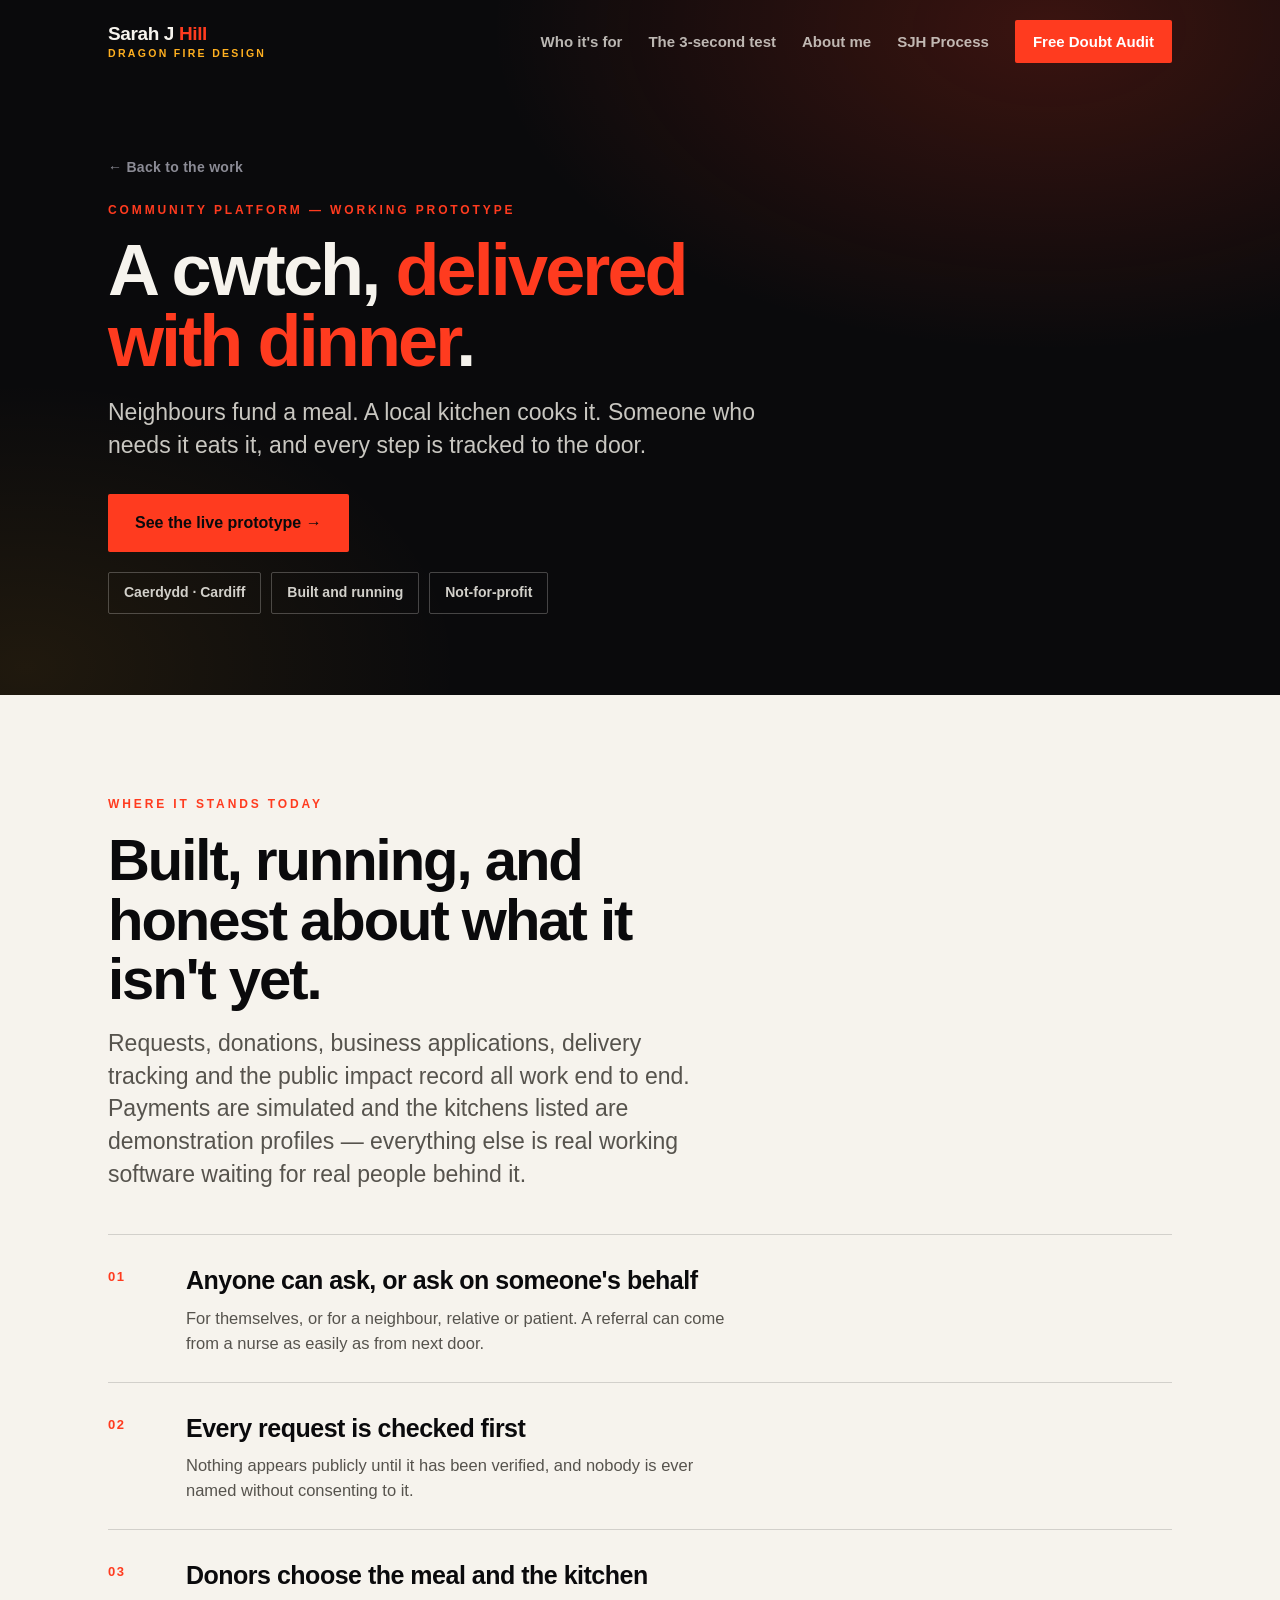
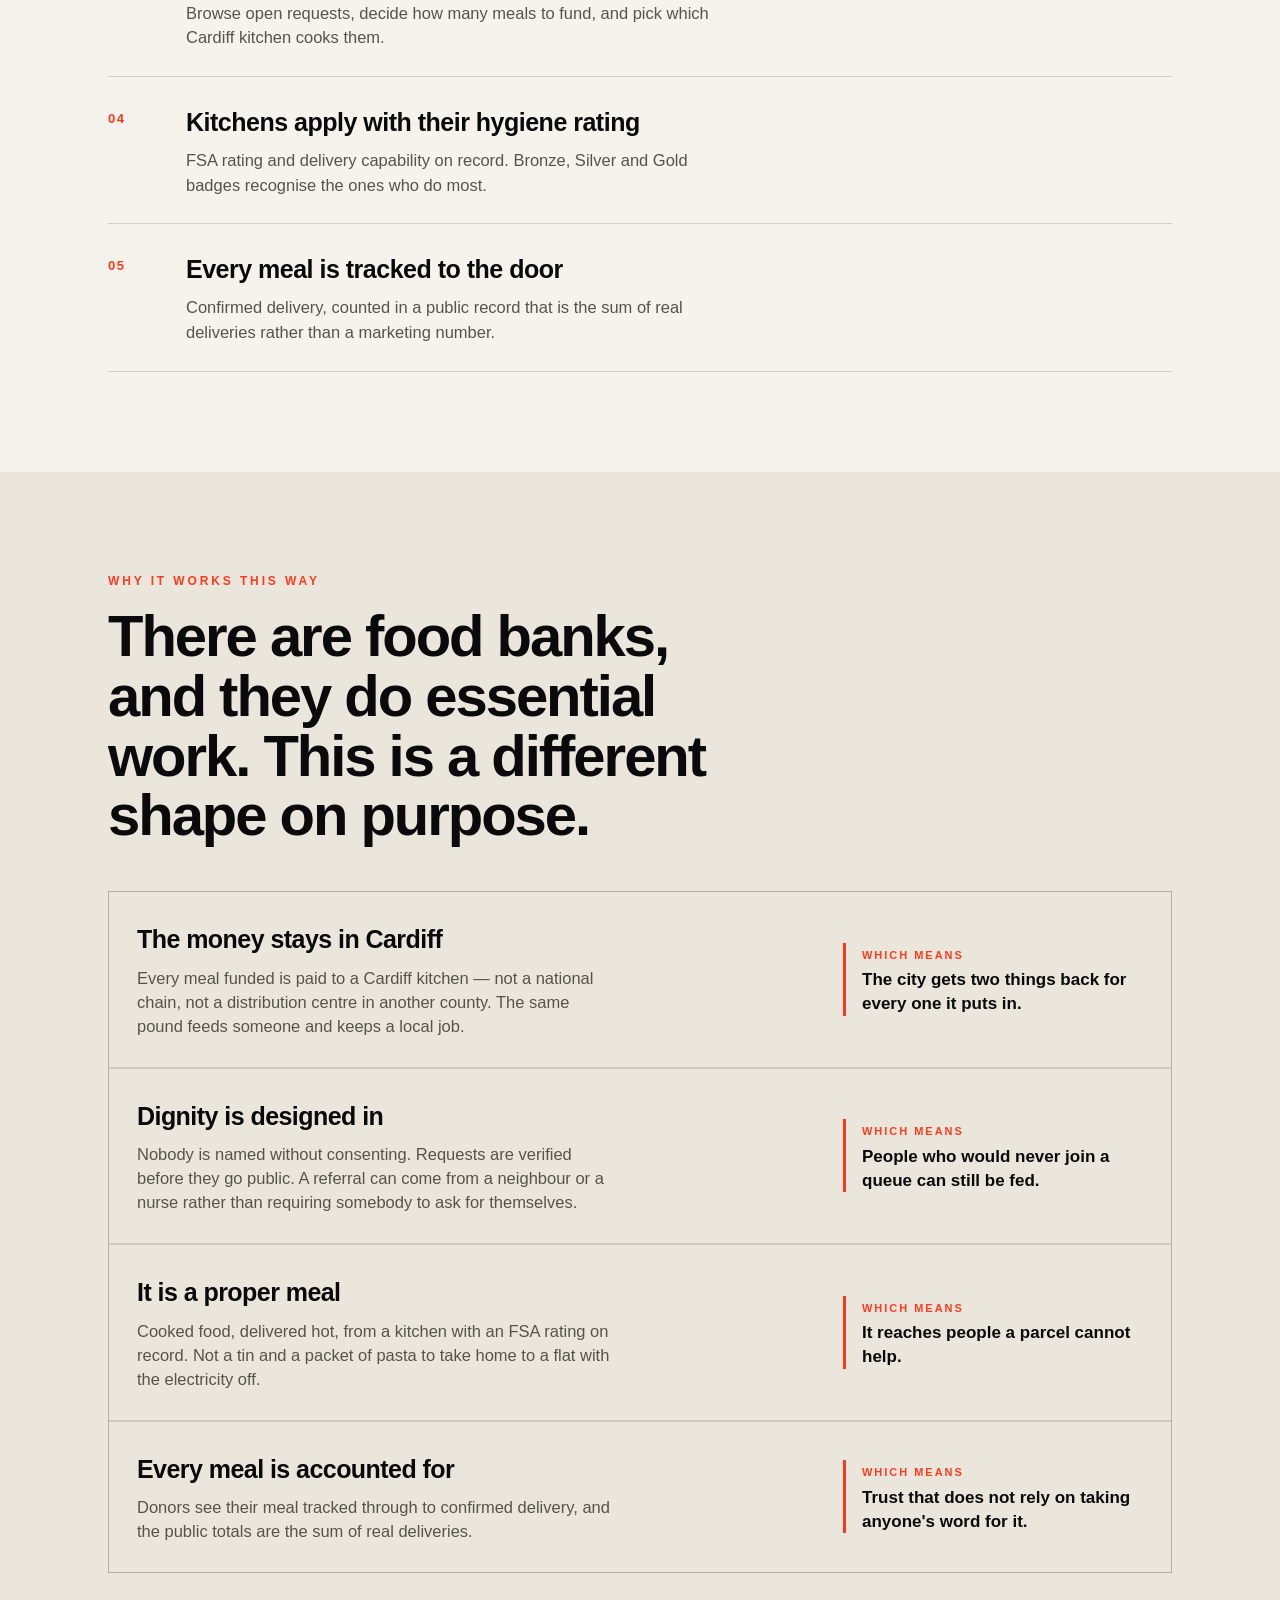
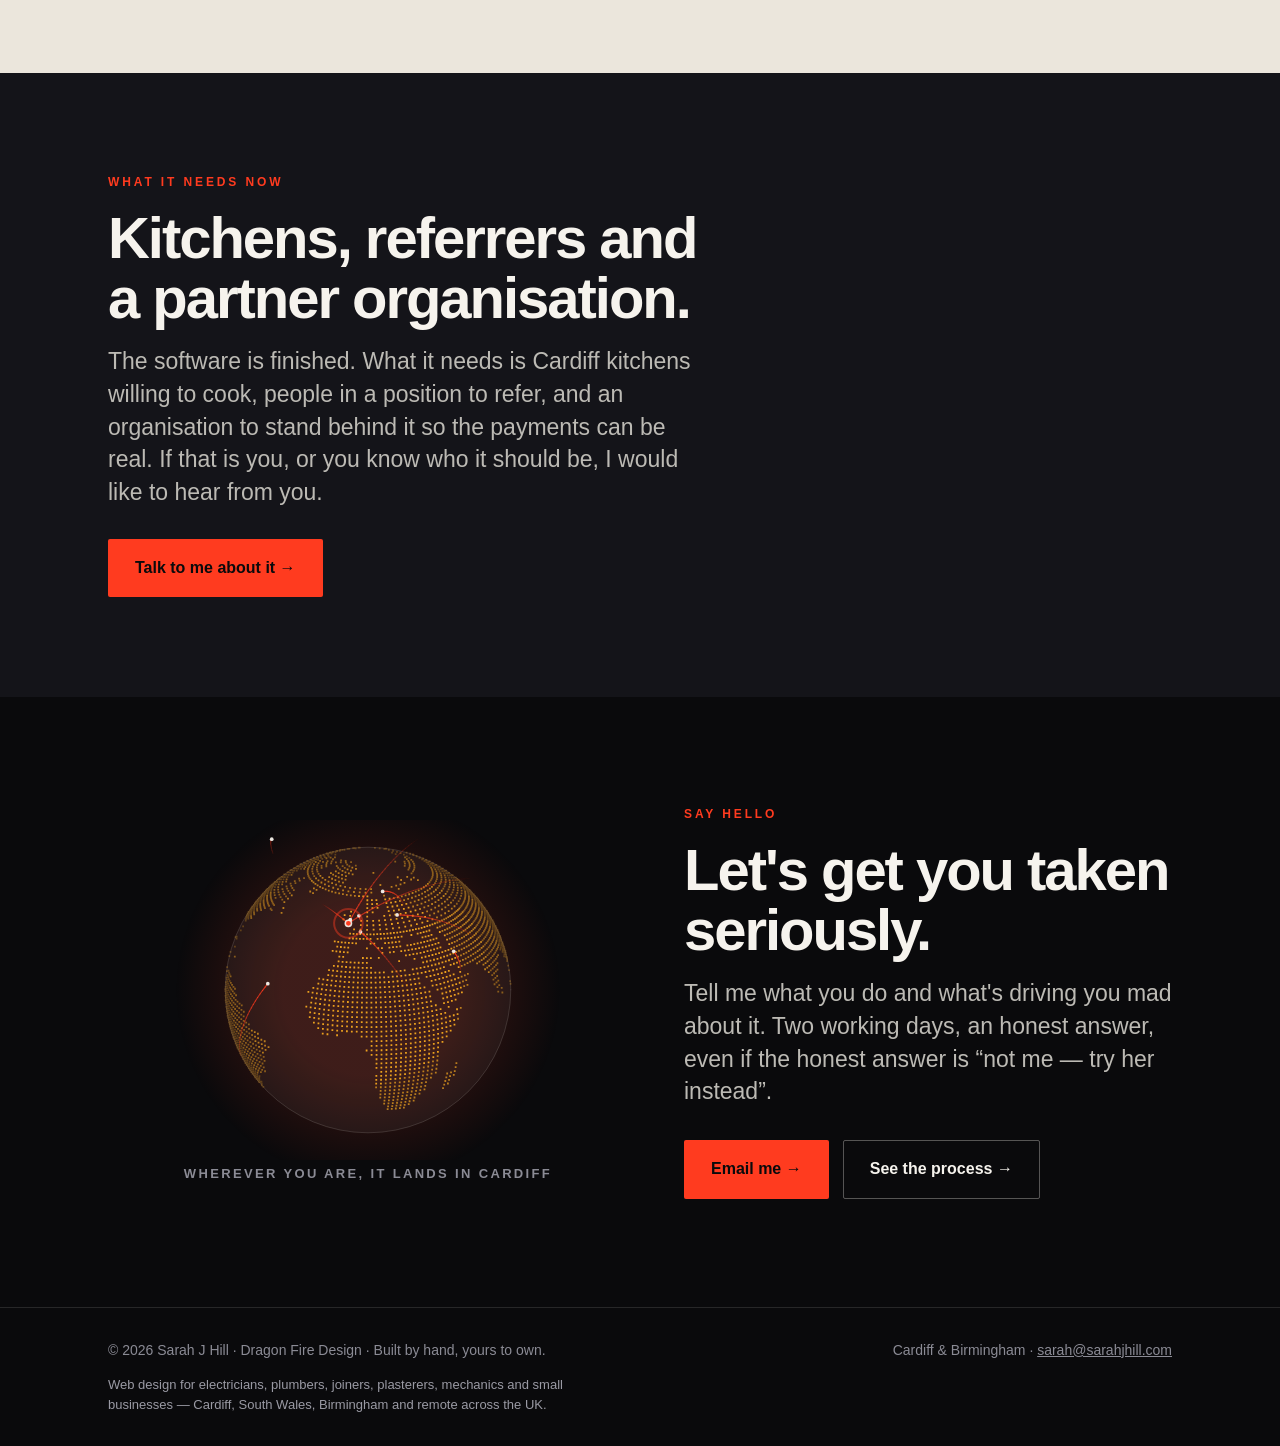
==== cardiff-community-meals.html @ df0afea9 "All pages converted to the new design, new email" ====
<!DOCTYPE html>
<html lang="en-GB">
<head>
  <meta charset="UTF-8">
  <meta name="viewport" content="width=device-width, initial-scale=1">

  <!-- ============ SEO ============ -->
  <title>Cardiff Community Meals — Community Platform | Sarah J Hill</title>
  <meta name="description" content="Neighbours fund a meal, a Cardiff kitchen cooks it, someone who needs it eats it — and every step is tracked to the door. A working not-for-profit prototype looking for partners.">
  <link rel="canonical" href="https://sarahjhill.com/cardiff-community-meals.html">
  <meta name="author" content="Sarah J Hill">
  <meta name="robots" content="index, follow, max-image-preview:large">
  <meta name="theme-color" content="#0a0a0c">

  <meta property="og:type" content="article">
  <meta property="og:url" content="https://sarahjhill.com/cardiff-community-meals.html">
  <meta property="og:site_name" content="Sarah J Hill">
  <meta property="og:title" content="Cardiff Community Meals — a cwtch, delivered with dinner">
  <meta property="og:description" content="Neighbours fund a meal, a Cardiff kitchen cooks it, someone who needs it eats it — and every step is tracked to the door. A working not-for-profit prototype looking for partners.">
  <meta property="og:image" content="https://sarahjhill.com/assets/img/me-sunglasses.webp">
  <meta property="og:locale" content="en_GB">
  <meta name="twitter:card" content="summary_large_image">
  <meta name="twitter:title" content="Cardiff Community Meals — a cwtch, delivered with dinner">
  <meta name="twitter:description" content="Neighbours fund a meal, a Cardiff kitchen cooks it, someone who needs it eats it — and every step is tracked to the door. A working not-for-profit prototype looking for partners.">
  <meta name="twitter:image" content="https://sarahjhill.com/assets/img/me-sunglasses.webp">

  <link rel="icon" href="favicon.svg" type="image/svg+xml">

  <!-- ============ STYLES ============ -->
  <link rel="stylesheet" href="assets/css/01-tokens.css">
  <link rel="stylesheet" href="assets/css/02-layout.css">
  <link rel="stylesheet" href="assets/css/03-components.css">
  <link rel="stylesheet" href="assets/css/06-globe.css">
  <link rel="stylesheet" href="assets/css/04-motion.css">

  <!-- ============ STRUCTURED DATA ============ -->
  <script type="application/ld+json">
  {
    "@context": "https://schema.org",
    "@type": "CreativeWork",
    "name": "Cardiff Community Meals",
    "creator": { "@type": "Person", "name": "Sarah Hill", "url": "https://sarahjhill.com/" },
    "about": "A not-for-profit platform connecting Cardiff kitchens with neighbours who need a hot meal.",
    "inLanguage": ["en-GB", "cy"]
  }
  </script>
</head>
<body>

<a class="skip" href="#main">Skip to content</a>
<div id="tick" aria-hidden="true"></div>

<nav id="nav">
  <div class="wrap">
    <a class="brand" href="index.html">Sarah J <span>Hill</span><em>Dragon Fire Design</em></a>
    <button class="burger" id="burger" aria-label="Menu" aria-expanded="false" aria-controls="navlinks">
      <span></span><span></span><span></span>
    </button>
    <div class="navlinks" id="navlinks">
      <a href="index.html#you">Who it's for</a>
      <a href="index.html#test">The 3-second test</a>
      <a href="index.html#about">About me</a>
      <a href="project-os.html">SJH Process</a>
      <a class="navcta" href="website-audit.html">Free Doubt Audit</a>
    </div>
  </div>
</nav>

<header class="page-hero" id="top">
  <div class="wrap">
    <a class="backlink" href="index.html#work">&larr; Back to the work</a>
    <p class="eyebrow">Community platform &mdash; working prototype</p>
    <h1>A cwtch, <span class="hit">delivered with dinner</span>.</h1>
    <p class="lead">Neighbours fund a meal. A local kitchen cooks it. Someone who needs it eats it, and every step is tracked to the door.</p>
    <div class="cta-row">
      <a class="btn btn-primary" href="https://sarahjhill.com" target="_blank" rel="noopener">See the live prototype &rarr;</a>
    </div>
    <div class="chips">
      <span class="chip">Caerdydd &middot; Cardiff</span>
      <span class="chip">Built and running</span>
      <span class="chip">Not-for-profit</span>
    </div>
  </div>
</header>

<main id="main">
<!-- ============ WHERE IT STANDS ============ -->
<section class="band">
  <div class="wrap">
    <p class="eyebrow stand">Where it stands today</p>
    <h2 class="stand">Built, running, and honest about what it isn't yet.</h2>
    <p class="lead stand">Requests, donations, business applications, delivery tracking and the public
      impact record all work end to end. Payments are simulated and the kitchens listed are demonstration
      profiles &mdash; everything else is real working software waiting for real people behind it.</p>
    <div class="steps">
      <div class="step stand"><span class="no">01</span>
        <div><h3>Anyone can ask, or ask on someone's behalf</h3><p>For themselves, or for a neighbour, relative or patient. A referral can come from a nurse as easily as from next door.</p></div></div>
      <div class="step stand"><span class="no">02</span>
        <div><h3>Every request is checked first</h3><p>Nothing appears publicly until it has been verified, and nobody is ever named without consenting to it.</p></div></div>
      <div class="step stand"><span class="no">03</span>
        <div><h3>Donors choose the meal and the kitchen</h3><p>Browse open requests, decide how many meals to fund, and pick which Cardiff kitchen cooks them.</p></div></div>
      <div class="step stand"><span class="no">04</span>
        <div><h3>Kitchens apply with their hygiene rating</h3><p>FSA rating and delivery capability on record. Bronze, Silver and Gold badges recognise the ones who do most.</p></div></div>
      <div class="step stand"><span class="no">05</span>
        <div><h3>Every meal is tracked to the door</h3><p>Confirmed delivery, counted in a public record that is the sum of real deliveries rather than a marketing number.</p></div></div>
    </div>
  </div>
</section>

<!-- ============ WHY THIS SHAPE ============ -->
<section class="band alt">
  <div class="wrap">
    <p class="eyebrow stand">Why it works this way</p>
    <h2 class="stand">There are food banks, and they do essential work. This is a different shape on purpose.</h2>
    <div class="rows">
      <div class="row stand">
        <div><h3>The money stays in Cardiff</h3>
          <p>Every meal funded is paid to a Cardiff kitchen &mdash; not a national chain, not a distribution centre in another county. The same pound feeds someone and keeps a local job.</p></div>
        <div class="payoff"><em>Which means</em><b>The city gets two things back for every one it puts in.</b></div>
      </div>
      <div class="row stand">
        <div><h3>Dignity is designed in</h3>
          <p>Nobody is named without consenting. Requests are verified before they go public. A referral can come from a neighbour or a nurse rather than requiring somebody to ask for themselves.</p></div>
        <div class="payoff"><em>Which means</em><b>People who would never join a queue can still be fed.</b></div>
      </div>
      <div class="row stand">
        <div><h3>It is a proper meal</h3>
          <p>Cooked food, delivered hot, from a kitchen with an FSA rating on record. Not a tin and a packet of pasta to take home to a flat with the electricity off.</p></div>
        <div class="payoff"><em>Which means</em><b>It reaches people a parcel cannot help.</b></div>
      </div>
      <div class="row stand">
        <div><h3>Every meal is accounted for</h3>
          <p>Donors see their meal tracked through to confirmed delivery, and the public totals are the sum of real deliveries.</p></div>
        <div class="payoff"><em>Which means</em><b>Trust that does not rely on taking anyone's word for it.</b></div>
      </div>
    </div>
  </div>
</section>

<!-- ============ ASK ============ -->
<section class="dark">
  <div class="wrap">
    <p class="eyebrow stand">What it needs now</p>
    <h2 class="stand">Kitchens, referrers and a partner organisation.</h2>
    <p class="lead stand">The software is finished. What it needs is Cardiff kitchens willing to cook,
      people in a position to refer, and an organisation to stand behind it so the payments can be real.
      If that is you, or you know who it should be, I would like to hear from you.</p>
    <div class="cta-row stand" style="margin-top:30px;">
      <a class="btn btn-primary" href="#hello">Talk to me about it &rarr;</a>
    </div>
  </div>
</section>

</main>

<!-- ============ CLOSE ============ -->
<section class="close" id="hello">
  <div class="wrap">
   <div class="globe-wrap">
    <div class="stand">
      <div class="sjh-globe" aria-hidden="true"><canvas class="sjh-globe-canvas"></canvas></div>
      <p class="sjh-globe-note">Wherever you are, it lands in Cardiff</p>
    </div>
   <div>
    <p class="eyebrow stand">Say hello</p>
    <h2 class="stand">Let's get you taken seriously.</h2>
    <p class="lead stand">Tell me what you do and what's driving you mad about it. Two working days,
      an honest answer, even if the honest answer is &ldquo;not me &mdash; try her instead&rdquo;.</p>
    <div class="cta-row stand" style="margin-top:32px;">
      <a class="btn btn-primary" href="mailto:sarah@sarahjhill.com">Email me &rarr;</a>
      <a class="btn btn-ghost" href="https://sarahjhill.github.io/project-os/app.html?guest=1" target="_blank" rel="noopener">See the process &rarr;</a>
    </div>
   </div>
   </div>
  </div>
</section>

<footer>
  <div class="wrap">
    <span>&copy; <span id="yr">2026</span> Sarah J Hill &middot; Dragon Fire Design &middot; Built by hand, yours to own.</span>
    <span>Cardiff &amp; Birmingham &middot; <a href="mailto:sarah@sarahjhill.com">sarah@sarahjhill.com</a></span>
    <span class="footnote">Web design for electricians, plumbers, joiners, plasterers, mechanics and
      small businesses &mdash; Cardiff, South Wales, Birmingham and remote across the UK.</span>
  </div>
</footer>

<script src="assets/js/main.js" defer></script>
<script src="assets/js/globe.js" defer></script>
</body>
</html>
---- assets/css/01-tokens.css ----
/* ============================================================
   01 · TOKENS
   Design tokens, reset and base typography.
   Change --flame and the whole site changes personality.
   ------------------------------------------------------------
   Index:  :root tokens · reset · base body · links & images
           focus states · skip link
   ============================================================ */

:root{
  --ink:#0a0a0c; --ink-2:#141419; --ink-3:#1c1c22;
  --paper:#f6f3ed; --paper-2:#ebe6dc;
  --flame:#ff3b1f; --amber:#ffb020;
  --mute:#8b8b95; --mute-dark:#56534d;
  --sans:-apple-system,BlinkMacSystemFont,"Segoe UI",Roboto,"Helvetica Neue",Arial,sans-serif;
}
*{box-sizing:border-box;margin:0;padding:0;}
html{scroll-behavior:smooth;}
body{background:var(--ink);color:var(--paper);font-family:var(--sans);font-size:18px;
  line-height:1.55;-webkit-font-smoothing:antialiased;overflow-x:hidden;}
.wrap{max-width:1120px;margin:0 auto;padding:0 28px;}
a{color:inherit;}
img{max-width:100%;display:block;}
:focus-visible{outline:3px solid var(--amber);outline-offset:3px;}
.skip{position:absolute;left:-9999px;background:var(--flame);color:#fff;padding:12px 18px;z-index:200;font-weight:700;}
.skip:focus{left:12px;top:12px;}
---- assets/css/02-layout.css ----
/* ============================================================
   02 · LAYOUT
   Page furniture: progress bar, sticky nav, hero, section shells.
   ------------------------------------------------------------
   Index:  #tick progress · nav + mobile menu · hero + glow
           buttons · section shells · reveal base
   ============================================================ */

/* progress bar: the 3s countdown, then it becomes scroll progress */
#tick{position:fixed;top:0;left:0;height:3px;width:0;background:var(--flame);z-index:120;}
#tick.run{animation:tickfill 3s linear forwards;}
@keyframes tickfill{to{width:100%;}}

/* ---------------- STICKY NAV ---------------- */
nav{position:fixed;top:0;left:0;right:0;z-index:110;padding:20px 0;
  transition:background .3s ease,padding .3s ease,box-shadow .3s ease,backdrop-filter .3s;}
nav.stuck{background:rgba(10,10,12,.86);backdrop-filter:blur(14px);padding:12px 0;
  box-shadow:0 1px 0 rgba(246,243,237,.12);}
nav .wrap{display:flex;align-items:center;justify-content:space-between;gap:20px;}
.brand{font-weight:800;letter-spacing:-.02em;font-size:19px;text-decoration:none;
  color:var(--paper);display:block;line-height:1.1;}
.brand em{display:block;font-style:normal;font-size:10.5px;font-weight:700;
  letter-spacing:.22em;text-transform:uppercase;color:var(--amber);margin-top:3px;}
.brand span{color:var(--flame);}
.navlinks{display:flex;gap:26px;font-size:15px;font-weight:600;align-items:center;}
.navlinks a{text-decoration:none;color:var(--paper);opacity:.74;transition:opacity .2s;padding:4px 0;}
.navlinks a:hover,.navlinks a.active{opacity:1;}
.navlinks a.active{box-shadow:inset 0 -2px 0 var(--flame);}
.navcta{background:var(--flame);color:#fff !important;opacity:1 !important;padding:10px 18px !important;
  border-radius:2px;box-shadow:none !important;}
.burger{display:none;background:none;border:0;cursor:pointer;padding:8px;}
.burger span{display:block;width:24px;height:2px;background:var(--paper);margin:5px 0;transition:transform .25s,opacity .25s;}
nav.open .burger span:nth-child(1){transform:translateY(7px) rotate(45deg);}
nav.open .burger span:nth-child(2){opacity:0;}
nav.open .burger span:nth-child(3){transform:translateY(-7px) rotate(-45deg);}
@media(max-width:900px){
  .burger{display:block;}
  .navlinks{position:fixed;inset:0 0 auto 0;top:0;padding:88px 28px 28px;background:rgba(10,10,12,.97);
    backdrop-filter:blur(14px);flex-direction:column;align-items:flex-start;gap:4px;
    transform:translateY(-102%);transition:transform .32s cubic-bezier(.2,.7,.2,1);}
  nav.open .navlinks{transform:none;}
  .navlinks a{font-size:22px;padding:12px 0;width:100%;}
}

/* ---------------- HERO ---------------- */
.hero{min-height:100svh;display:flex;align-items:center;position:relative;overflow:hidden;background:var(--ink);}
.glow{position:absolute;inset:0;z-index:1;pointer-events:none;
  background:radial-gradient(620px 620px at var(--mx,72%) var(--my,18%), rgba(255,59,31,.20), transparent 65%),
             radial-gradient(760px 520px at 4% 96%, rgba(255,176,32,.09), transparent 62%);
  transition:background .18s ease-out;}
.hero .wrap{width:100%;position:relative;z-index:3;padding-top:92px;
  padding-bottom:clamp(110px,16vh,200px);}
.count{display:flex;align-items:baseline;gap:18px;margin-bottom:22px;height:92px;}
.count .num{font-size:100px;line-height:.8;font-weight:800;letter-spacing:-.06em;color:var(--flame);
  font-variant-numeric:tabular-nums;}
.count .lbl{font-size:13px;letter-spacing:.22em;text-transform:uppercase;color:var(--mute);font-weight:700;}
h1{font-size:clamp(42px,8.4vw,102px);line-height:.93;font-weight:800;letter-spacing:-.045em;
  margin-bottom:22px;max-width:16ch;}
h1 .hit{color:var(--flame);}
.resolve{filter:blur(15px);opacity:.22;transition:filter .8s cubic-bezier(.2,.7,.2,1),opacity .8s ease;}
.resolved .resolve{filter:blur(0);opacity:1;}
.hero .sub{font-size:clamp(18px,2.1vw,23px);color:#c9c7c1;max-width:46ch;margin-bottom:32px;
  opacity:0;transform:translateY(14px);transition:opacity .6s ease .15s,transform .6s ease .15s;}
.resolved .hero .sub{opacity:1;transform:none;}
.cta-row{display:flex;flex-wrap:wrap;gap:14px;align-items:center;}
.hero .cta-row{opacity:0;transform:translateY(14px);transition:opacity .6s ease .3s,transform .6s ease .3s;}
.resolved .hero .cta-row{opacity:1;transform:none;}
.scrollcue{position:absolute;bottom:28px;left:50%;transform:translateX(-50%);z-index:3;
  color:var(--mute);font-size:12px;letter-spacing:.2em;text-transform:uppercase;font-weight:700;
  opacity:0;transition:opacity .6s ease .8s;}
.resolved .scrollcue{opacity:1;animation:bob 2.4s ease-in-out infinite 1.4s;}
@keyframes bob{0%,100%{transform:translate(-50%,0);}50%{transform:translate(-50%,7px);}}

.btn{display:inline-flex;align-items:center;gap:10px;text-decoration:none;font-weight:700;font-size:16px;
  padding:16px 26px;border-radius:2px;border:1.5px solid transparent;cursor:pointer;font-family:inherit;
  transition:transform .18s ease,background .18s ease,border-color .18s,color .18s;}
.btn-primary{background:var(--flame);color:var(--ink);}   /* ink on flame = 5.6:1; white was only 3.6:1 */
.btn-primary:hover{transform:translateY(-2px);background:#ff5537;color:var(--ink);}
.btn-ghost{border-color:rgba(246,243,237,.32);color:var(--paper);}
.btn-ghost:hover{border-color:var(--paper);transform:translateY(-2px);}
section.band .btn-ghost{border-color:rgba(10,10,12,.32);color:var(--ink);}
section.band .btn-ghost:hover{border-color:var(--ink);}
.replay{background:none;border:0;color:var(--mute);font:inherit;font-size:14px;font-weight:600;
  cursor:pointer;text-decoration:underline;text-underline-offset:4px;padding:8px 4px;}
.replay:hover{color:var(--paper);}

/* ---------------- SECTIONS ---------------- */
section.band{background:var(--paper);color:var(--ink);padding:100px 0;}
section.band.alt{background:var(--paper-2);}
section.dark{background:var(--ink-2);color:var(--paper);padding:100px 0;}
.eyebrow{font-size:12px;letter-spacing:.24em;text-transform:uppercase;font-weight:800;
  color:var(--flame);margin-bottom:16px;}
h2{font-size:clamp(31px,5.2vw,58px);line-height:1.03;font-weight:800;letter-spacing:-.035em;
  margin-bottom:18px;max-width:19ch;}
.lead{font-size:clamp(18px,2.1vw,23px);line-height:1.42;max-width:46ch;color:var(--mute-dark);}
section.dark .lead,.close .lead{color:#bcbab4;}
.stand{opacity:0;transform:translateY(26px);}
.stand.in{opacity:1;transform:none;
  transition:opacity .55s cubic-bezier(.2,.7,.2,1),transform .55s cubic-bezier(.2,.7,.2,1);}

/* ---------------- INNER PAGE HERO ----------------
   Smaller than the homepage hero, and without the dragon — that
   animation is the front door and loses its force if it is on
   every page. */
.page-hero{
  position:relative; overflow:hidden; background:var(--ink);
  padding:clamp(130px,17vh,180px) 0 clamp(64px,9vh,92px);
}
.page-hero::before{
  content:""; position:absolute; inset:0; pointer-events:none;
  background:radial-gradient(900px 520px at 82% 4%, rgba(255,59,31,.20), transparent 62%),
             radial-gradient(700px 460px at 2% 96%, rgba(255,176,32,.09), transparent 62%);
}
.page-hero .wrap{position:relative; z-index:2;}
.page-hero h1{
  font-size:clamp(34px,6.2vw,72px); line-height:.98; font-weight:800;
  letter-spacing:-.04em; margin-bottom:20px; max-width:18ch;
}
.page-hero h1 .hit{color:var(--flame);}
.page-hero .lead{color:#c9c7c1; max-width:52ch;}
.backlink{
  display:inline-block; font-size:14px; font-weight:700; color:var(--mute);
  text-decoration:none; margin-bottom:22px; letter-spacing:.02em;
}
.backlink:hover{color:var(--paper);}
.page-hero .cta-row{margin-top:32px;}
.page-hero .chips{margin-top:20px;}
---- assets/css/03-components.css ----
/* ============================================================
   03 · COMPONENTS
   Everything that repeats inside a section.
   ------------------------------------------------------------
   Index:  shock lines · the 3-second test · audit rows
           manifesto · about + portrait · work tiles
           stats · chips · quotes · close · footer
   ============================================================ */

/* ---------------- SHOCK LINES ---------------- */
.lines{margin-top:48px;border-top:1px solid rgba(10,10,12,.15);}
.line{padding:26px 0;border-bottom:1px solid rgba(10,10,12,.15);
  display:grid;grid-template-columns:58px 1fr;gap:20px;align-items:start;
  transition:padding-left .25s ease;}
.line:hover{padding-left:10px;}
.line .no{font-size:13px;font-weight:800;letter-spacing:.12em;color:var(--flame);padding-top:8px;}
.line .txt{font-size:clamp(20px,2.7vw,28px);line-height:1.24;font-weight:700;letter-spacing:-.02em;}
.line .txt small{display:block;font-size:clamp(17px,2.2vw,22px);font-weight:700;color:var(--flame);margin-top:8px;}
@media(max-width:600px){.line{grid-template-columns:38px 1fr;gap:12px;}}

/* ---------------- THE 3-SECOND TEST ---------------- */
.test{background:var(--ink);color:var(--paper);padding:100px 0;}
.testbar{height:5px;background:rgba(246,243,237,.14);margin:26px 0 34px;overflow:hidden;}
.testbar i{display:block;height:100%;width:0;background:var(--flame);}
.testbar.go i{animation:tickfill 3s linear forwards;}
.cards{display:grid;grid-template-columns:1fr 1fr;gap:20px;}
@media(max-width:760px){.cards{grid-template-columns:1fr;}}
.card{background:var(--ink-3);border:1.5px solid rgba(246,243,237,.16);padding:24px;text-align:left;
  cursor:pointer;font:inherit;color:inherit;border-radius:3px;transition:border-color .2s,transform .2s,background .2s;}
.card:hover{border-color:var(--flame);transform:translateY(-3px);}
.card[disabled]{cursor:default;}
.card .who{font-size:21px;font-weight:800;letter-spacing:-.02em;margin-bottom:4px;}
.card .trade{color:var(--mute);font-size:15px;margin-bottom:16px;}
.card .body{min-height:150px;}
.card .thin{color:var(--mute);font-size:15px;}
.badges{display:flex;flex-wrap:wrap;gap:7px;margin-bottom:12px;}
.badges span{font-size:12.5px;font-weight:700;border:1px solid rgba(255,176,32,.5);color:var(--amber);
  padding:5px 9px;border-radius:2px;}
.stars{color:var(--amber);font-weight:800;font-size:15px;margin-bottom:10px;}
.face{width:60px;height:60px;border-radius:50%;object-fit:cover;margin-bottom:12px;
  border:2px solid rgba(255,176,32,.6);}
.pick{margin-top:16px;font-weight:800;color:var(--flame);font-size:15px;}
.verdict{margin-top:30px;border-left:3px solid var(--flame);padding:4px 0 4px 22px;
  max-width:60ch;opacity:0;transform:translateY(12px);transition:opacity .5s,transform .5s;}
.verdict.show{opacity:1;transform:none;}
.verdict strong{display:block;font-size:clamp(22px,3.4vw,32px);font-weight:800;letter-spacing:-.025em;
  line-height:1.15;margin-bottom:10px;}
.verdict p{color:#bcbab4;}
.chosen{border-color:var(--amber) !important;background:#22222a;}

/* ---------------- AUDIT-STYLE ROWS ---------------- */
.rows{margin-top:46px;display:grid;gap:2px;background:rgba(10,10,12,.13);border:1px solid rgba(10,10,12,.13);}
section.dark .rows{background:rgba(246,243,237,.14);border-color:rgba(246,243,237,.14);}
.row{background:var(--paper-2);padding:28px;display:grid;grid-template-columns:1fr 300px;gap:28px;
  align-items:start;transition:background .22s ease;}
section.band .row{background:var(--paper);}
section.band.alt .row{background:var(--paper-2);}
section.dark .row{background:var(--ink-2);}
section.band .row:hover{background:#fffdf9;}
section.dark .row:hover{background:var(--ink-3);}
.row h3{font-size:clamp(20px,2.4vw,25px);font-weight:800;letter-spacing:-.022em;margin-bottom:8px;}
.row p{font-size:16.5px;color:var(--mute-dark);line-height:1.45;max-width:52ch;}
section.dark .row p{color:#b6b4ae;}
.payoff{border-left:3px solid var(--flame);padding-left:16px;font-size:16px;line-height:1.4;align-self:center;}
.payoff b{display:block;color:var(--ink);font-weight:800;font-size:17px;margin-top:3px;}
section.dark .payoff b{color:var(--paper);}
.payoff em{font-style:normal;font-size:11px;letter-spacing:.18em;text-transform:uppercase;
  color:var(--flame);font-weight:800;}
@media(max-width:820px){.row{grid-template-columns:1fr;gap:16px;}}

/* ---------------- MANIFESTO ---------------- */
.manifesto{background:var(--flame);color:#fff;padding:88px 0;}
.manifesto p{font-size:clamp(28px,5.6vw,64px);line-height:1.03;font-weight:800;letter-spacing:-.04em;max-width:17ch;}
.manifesto p + p{margin-top:14px;color:rgba(255,255,255,.78);}

/* ---------------- ABOUT ---------------- */
.about{display:grid;grid-template-columns:400px 1fr;gap:56px;align-items:center;}
@media(max-width:880px){.about{grid-template-columns:1fr;gap:34px;}}
.portrait{position:relative;}
.portrait img{
  width:100%;
  height:auto;                  /* the HTML height attribute would otherwise
                                   pin it to 1335px and stretch the frame */
  aspect-ratio: 4 / 5;          /* fixed frame, so it can never stretch */
  object-fit: cover;
  object-position: 50% 22%;     /* keeps her face in the frame */
  border-radius:3px;
  transition: transform .5s ease;
}
.portrait:hover img{ transform: scale(1.015); }
.portrait::after{content:"";position:absolute;inset:14px -14px -14px 14px;border:2px solid var(--flame);
  z-index:-1;border-radius:3px;}
.abtag{position:absolute;left:0;bottom:-18px;background:var(--flame);color:#fff;font-weight:800;
  font-size:14px;padding:10px 16px;letter-spacing:-.01em;}
.about h2{max-width:16ch;}
.about p{margin-bottom:16px;color:var(--mute-dark);font-size:17.5px;}
.about p.big{font-size:clamp(19px,2.2vw,23px);color:var(--ink);font-weight:600;}

/* ---------------- WORK STRIP ---------------- */
.work{display:grid;grid-template-columns:repeat(auto-fit,minmax(230px,1fr));gap:20px;margin-top:44px;}
.tile{position:relative;overflow:hidden;border-radius:3px;background:var(--ink-3);display:block;
  text-decoration:none;border:1px solid rgba(246,243,237,.14);}
.tile img{width:100%;aspect-ratio:16/11;object-fit:cover;transition:transform .5s cubic-bezier(.2,.7,.2,1);}
.tile:hover img{transform:scale(1.06);}
.tile .cap{padding:16px 18px;}
.tile .cap b{display:block;font-size:17px;font-weight:800;letter-spacing:-.015em;}
.tile .cap span{font-size:14px;color:var(--mute);}

/* ---------------- PRODUCT ---------------- */
.stats{display:grid;grid-template-columns:repeat(4,1fr);gap:2px;margin:44px 0 32px;
  background:rgba(246,243,237,.14);border:1px solid rgba(246,243,237,.14);}
.stat{background:var(--ink-3);padding:26px 20px;}
.stat .v{font-size:clamp(36px,5.6vw,58px);font-weight:800;letter-spacing:-.04em;color:var(--amber);
  line-height:1;font-variant-numeric:tabular-nums;}
.stat .k{font-size:12px;letter-spacing:.14em;text-transform:uppercase;color:var(--mute);
  font-weight:700;margin-top:9px;}
@media(max-width:700px){.stats{grid-template-columns:repeat(2,1fr);}}
.chips{display:flex;flex-wrap:wrap;gap:10px;margin-top:22px;}
.chip{border:1px solid rgba(246,243,237,.25);padding:9px 15px;font-size:14px;font-weight:600;
  border-radius:2px;color:#d2d0ca;}
section.band .chip{border-color:rgba(10,10,12,.22);color:var(--mute-dark);}

/* ---------------- QUOTES ---------------- */
.quotes{display:grid;grid-template-columns:repeat(auto-fit,minmax(250px,1fr));gap:26px;margin-top:44px;}
.q{border-left:3px solid var(--flame);padding-left:20px;}
.q p{font-size:19px;line-height:1.38;font-weight:600;letter-spacing:-.012em;margin-bottom:12px;}
.q cite{font-style:normal;font-size:14px;color:var(--mute-dark);font-weight:800;}
.q cite span{display:block;font-weight:500;color:#78756f;}

.close{background:var(--ink);padding:108px 0;}
footer{background:var(--ink);border-top:1px solid rgba(246,243,237,.12);padding:32px 0;
  color:var(--mute);font-size:14px;}
footer .wrap{display:flex;flex-wrap:wrap;gap:14px;justify-content:space-between;}
footer a{color:var(--mute);}

/* --- footer service line: useful to readers, useful to search --- */
.footnote{
  flex-basis: 100%;
  color: #9a9aa4;   /* 7.0:1 on --ink — passes AA comfortably */
  font-size: 13px;
  line-height: 1.5;
  max-width: 70ch;
}

/* the caption under the portrait carries a full sentence now,
   so it wraps instead of running off the side */
.abtag{
  max-width: 92%;
  line-height: 1.35;
  bottom: -30px;
}

/* --- "Who it's for": the shock lines sit left, the point sits right ---
   Before this the right-hand half was empty, which made the section
   feel like it had stopped early. */
.who-grid{
  display: grid;
  grid-template-columns: minmax(0, 1fr) 330px;
  gap: 60px;
  align-items: start;
}
.who-panel{
  border: 1px solid rgba(10, 10, 12, .16);
  border-left: 4px solid var(--flame);
  padding: 30px 28px;
  background: #fffdf9;
  position: sticky;
  top: 110px;
}
.who-kicker{
  font-size: 13px;
  letter-spacing: .16em;
  text-transform: uppercase;
  font-weight: 800;
  color: var(--flame);
  margin-bottom: 10px;
}
.who-big{
  font-size: clamp(34px, 4.6vw, 52px);
  line-height: .98;
  font-weight: 800;
  letter-spacing: -.04em;
  margin-bottom: 18px;
}
.who-note{
  font-size: 16px;
  line-height: 1.5;
  color: var(--mute-dark);
  margin-bottom: 14px;
}

@media (max-width: 940px){
  .who-grid{ grid-template-columns: 1fr; gap: 34px; }
  .who-panel{ position: static; }
}

/* --- The SJH Process: two audiences, clearly separated -----------------
   The client half explains what they will see. The studio half sells the
   process itself. Templates and the full phase count are deliberately
   only mentioned in the studio block — a client does not care. */
.split-label{
  font-size: 12px;
  letter-spacing: .2em;
  text-transform: uppercase;
  font-weight: 800;
  color: var(--mute-dark);
  margin: 38px 0 -8px;
  padding-bottom: 12px;
  border-bottom: 1px solid rgba(10,10,12,.16);
}
.cta-note{
  font-size: 15px;
  color: var(--mute-dark);
  max-width: 34ch;
  line-height: 1.4;
}

/* the studio offer sits in a dark panel, so the two audiences never blur */
.studio{
  margin-top: 54px;
  background: var(--ink-2);
  color: var(--paper);
  padding: 42px 40px 46px;
  border-radius: 3px;
}
.studio .split-label{
  color: var(--amber);
  border-bottom-color: rgba(246,243,237,.18);
}
.studio-h{
  font-size: clamp(26px, 4vw, 44px);
  line-height: 1.06;
  font-weight: 800;
  letter-spacing: -.03em;
  margin: 26px 0 16px;
  max-width: 20ch;
}
.studio-h b{ color: var(--flame); }
.studio-p{
  font-size: 17.5px;
  line-height: 1.5;
  color: #bcbab4;
  max-width: 62ch;
}
.studio .stats{ margin: 34px 0 0; }
.studio .cta-note{ color: #bcbab4; }

@media (max-width: 620px){
  .studio{ padding: 30px 22px 34px; }
}

/* the studio panel is dark inside a light section, so the light-section
   button rules would render the ghost button dark-on-dark */
section.band .studio .btn-ghost{      /* beats "section.band .btn-ghost" */
  border-color: rgba(246,243,237,.32);
  color: var(--paper);
}
section.band .studio .btn-ghost:hover{ border-color: var(--paper); }

/* numbered story steps, used on the audit page */
.steps{margin-top:44px; border-top:1px solid rgba(10,10,12,.15);}
.step{
  padding:26px 0; border-bottom:1px solid rgba(10,10,12,.15);
  display:grid; grid-template-columns:58px 1fr; gap:20px; align-items:start;
}
.step .no{font-size:13px;font-weight:800;letter-spacing:.12em;color:var(--flame);padding-top:6px;}
.step h3{font-size:clamp(19px,2.4vw,25px);font-weight:800;letter-spacing:-.02em;margin-bottom:6px;}
.step p{color:var(--mute-dark);font-size:16.5px;line-height:1.5;max-width:60ch;}
@media(max-width:600px){.step{grid-template-columns:38px 1fr;gap:12px;}}

/* source note under a stat row */
.source{font-size:13px;color:var(--mute);margin-top:14px;max-width:70ch;line-height:1.5;}
section.band .source{color:#78756f;}
---- assets/css/06-globe.css ----
/* ============================================================
   06 · CONTACT GLOBE
   The dot globe above the closing call to action. Messages arc
   in from around the world and land on Cardiff, which is the
   point of the section: whatever you send reaches an actual
   person, in an actual place.

   Drawn by assets/js/globe.js — no libraries, and the whole
   world is a 2KB base64 land mask rather than a map image.
   Purely decorative: if the canvas never runs, the space
   collapses and nothing is lost.
   ------------------------------------------------------------
   Index:  layout · canvas · caption · responsive · reduced motion
   ============================================================ */

.close .globe-wrap{
  display: grid;
  grid-template-columns: minmax(0, 520px) 1fr;
  gap: 56px;
  align-items: center;
}

.sjh-globe{
  position: relative;
  width: 100%;
  height: 340px;
  pointer-events: none;
}

.sjh-globe-canvas{
  display: block;
  margin: 0 auto;
}

.sjh-globe-note{
  text-align: center;
  font-size: 13px;
  letter-spacing: .18em;
  text-transform: uppercase;
  font-weight: 700;
  color: var(--mute);
  margin-top: 4px;
}

/* --- stack on anything narrow; the globe goes first so the
       section still opens with something moving --- */
@media (max-width: 900px){
  .close .globe-wrap{
    grid-template-columns: 1fr;
    gap: 24px;
  }
  .sjh-globe{ height: 260px; }
}

@media (max-width: 520px){
  .sjh-globe{ height: 210px; }
}

/* globe.js draws a single still frame when reduce-motion is set,
   so there is nothing to switch off here — but the caption
   shouldn't imply movement that isn't happening. */
---- assets/css/04-motion.css ----
/* ============================================================
   04 · MOTION PREFERENCES
   Loaded last so it overrides everything above.
   Anyone with "reduce motion" on gets the finished state
   immediately — no countdown, no reveals, no bobbing.
   ============================================================ */

@media (prefers-reduced-motion: reduce){
  *{animation-duration:.001ms !important;animation-iteration-count:1 !important;transition-duration:.001ms !important;}
  .resolve{filter:none;opacity:1;}
  .hero .sub,.hero .cta-row,.scrollcue{opacity:1;transform:none;}
  .stand{opacity:1;transform:none;}
  html{scroll-behavior:auto;}
}
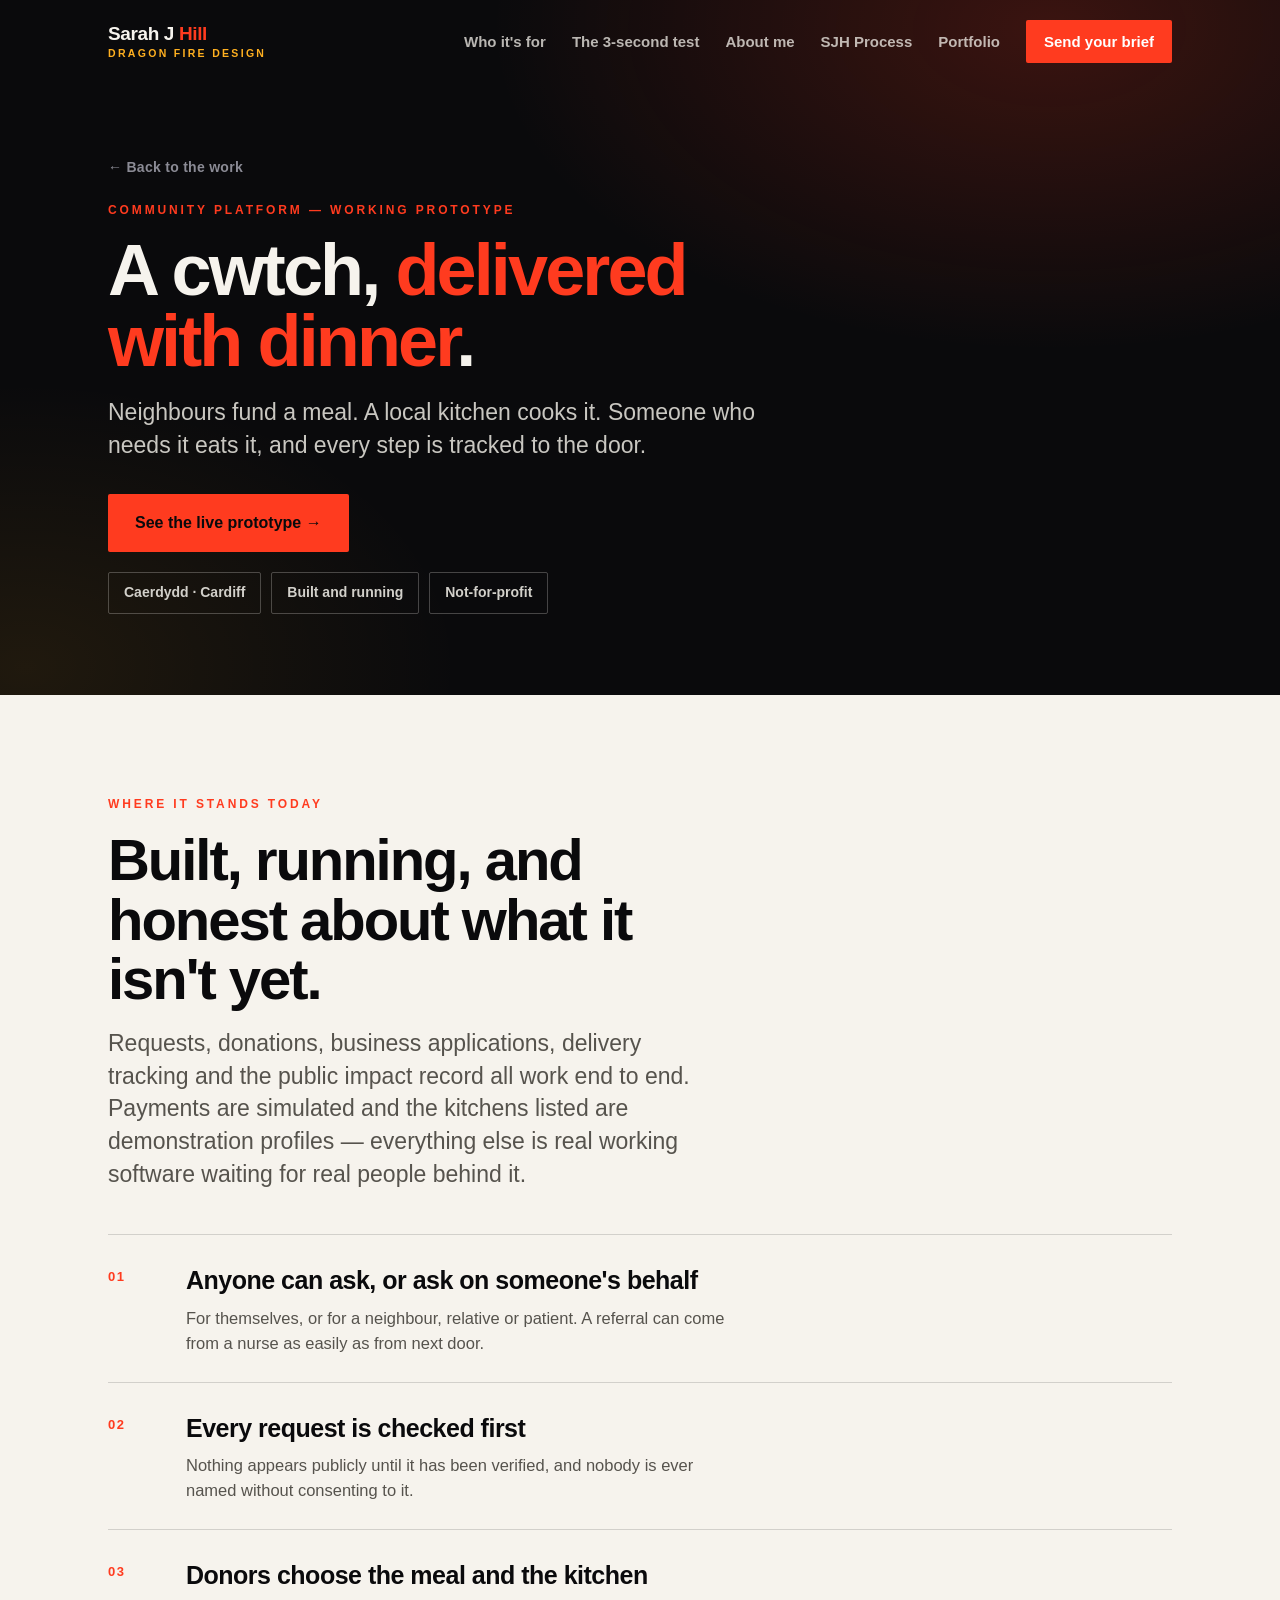
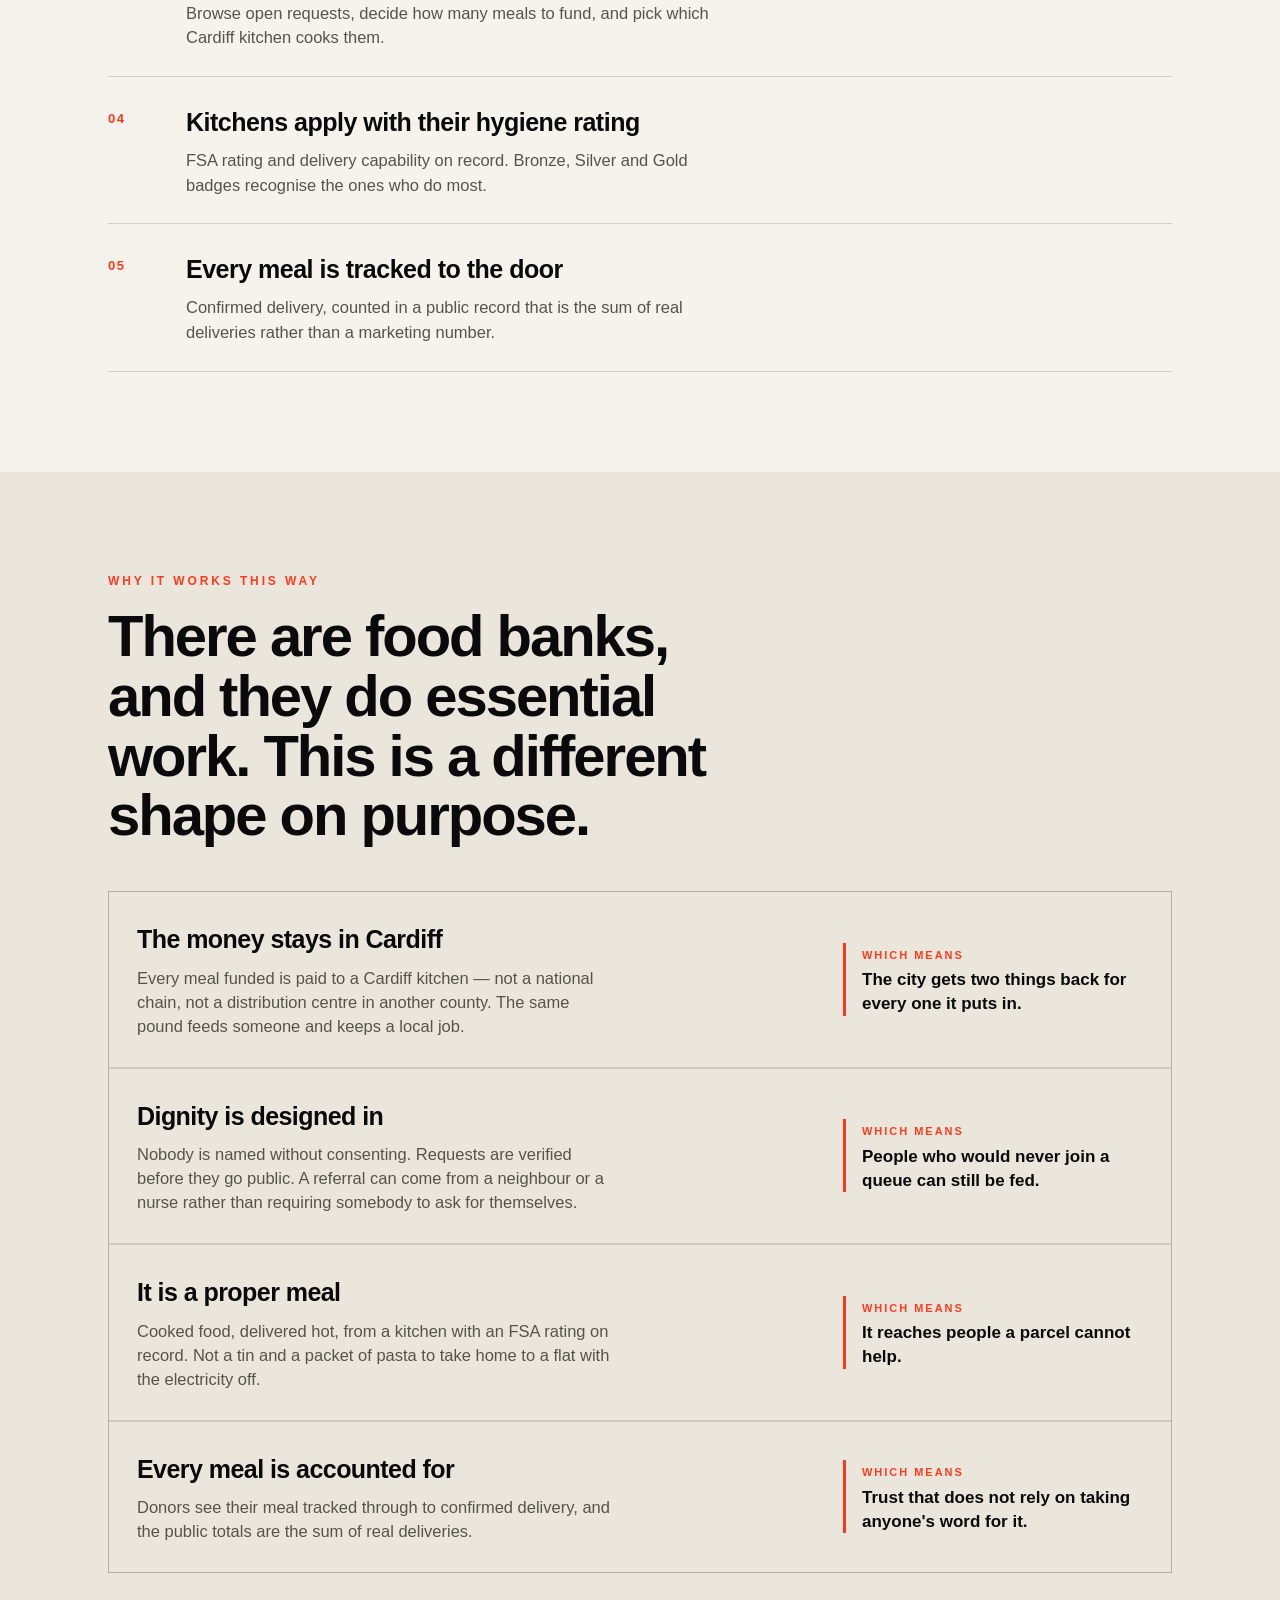
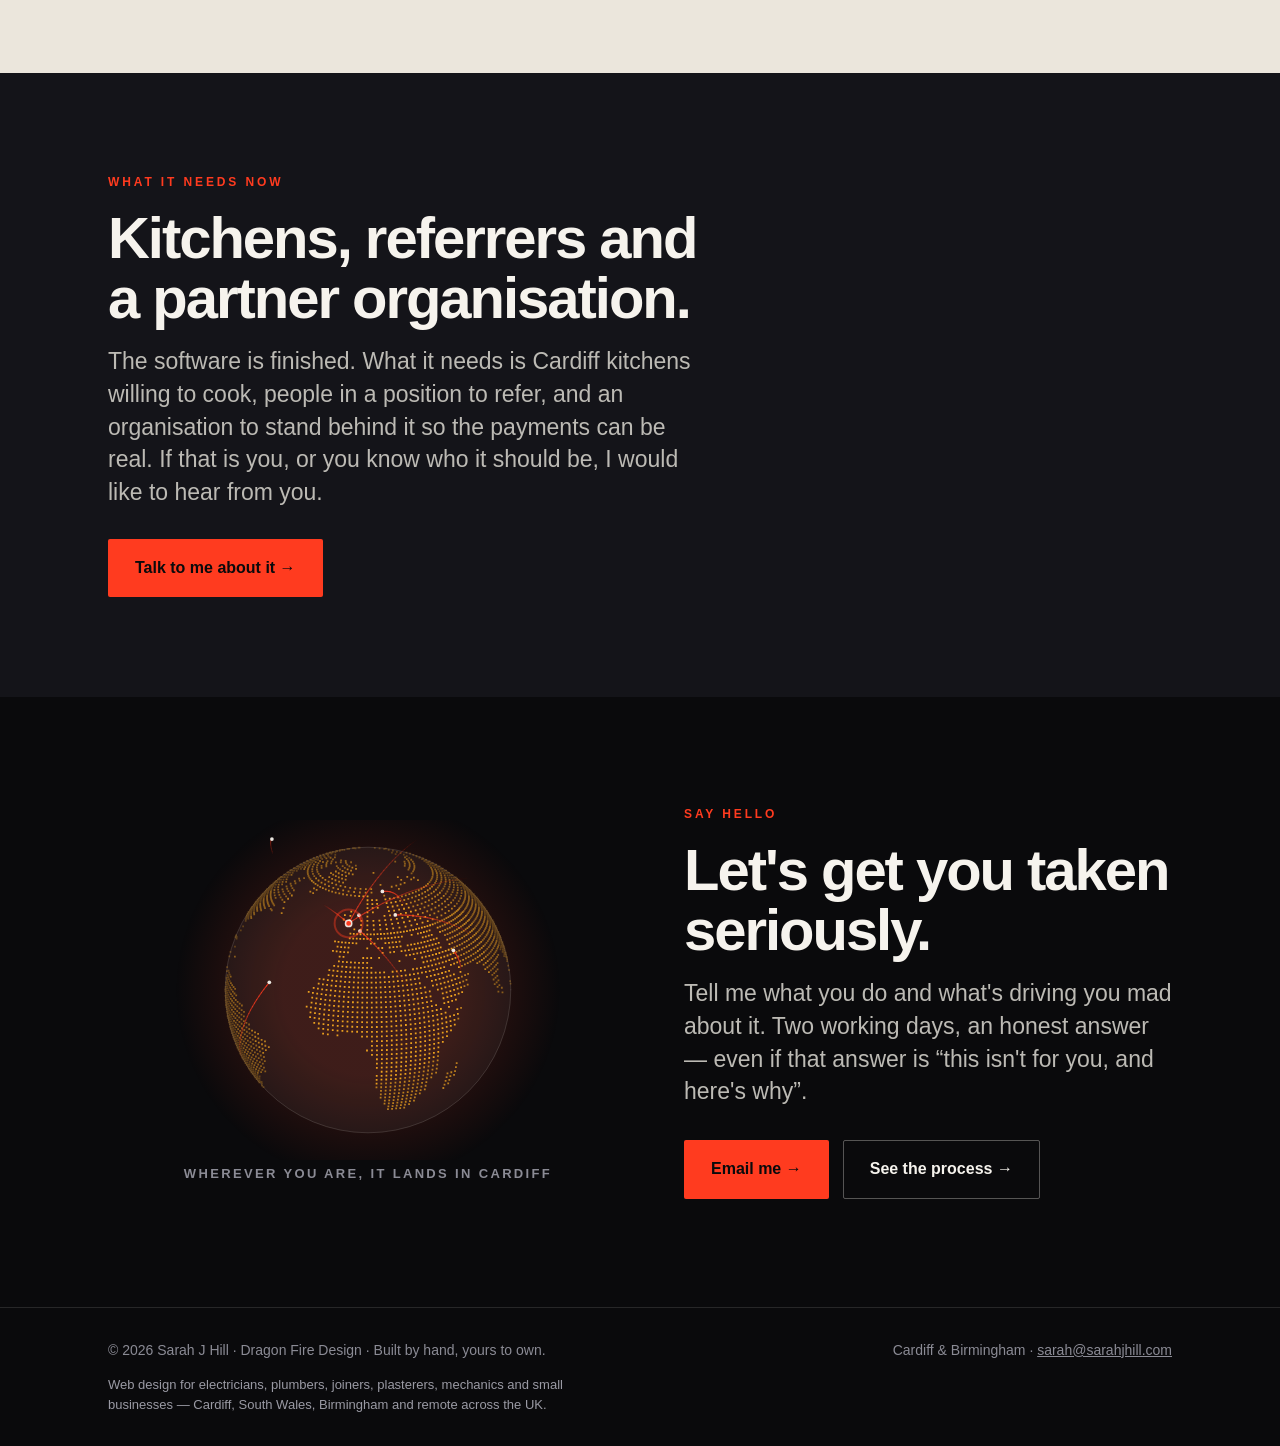
==== commit e5039679: "Simplify hero, sharpen Doubt Audit copy, link portfolio site-wide - Hero: drop "Watch it again" and " ====
--- a/cardiff-community-meals.html
+++ b/cardiff-community-meals.html
@@ -61,7 +61,8 @@
       <a href="index.html#test">The 3-second test</a>
       <a href="index.html#about">About me</a>
       <a href="project-os.html">SJH Process</a>
-      <a class="navcta" href="website-audit.html">Free Doubt Audit</a>
+      <a href="https://sarahjhill.com/portfolio/">Portfolio</a>
+      <a class="navcta" href="mailto:sarah@sarahjhill.com?subject=My%20brief">Send your brief</a>
     </div>
   </div>
 </nav>
@@ -165,7 +166,7 @@
     <p class="eyebrow stand">Say hello</p>
     <h2 class="stand">Let's get you taken seriously.</h2>
     <p class="lead stand">Tell me what you do and what's driving you mad about it. Two working days,
-      an honest answer, even if the honest answer is &ldquo;not me &mdash; try her instead&rdquo;.</p>
+      an honest answer &mdash; even if that answer is &ldquo;this isn't for you, and here's why&rdquo;.</p>
     <div class="cta-row stand" style="margin-top:32px;">
       <a class="btn btn-primary" href="mailto:sarah@sarahjhill.com">Email me &rarr;</a>
       <a class="btn btn-ghost" href="https://sarahjhill.github.io/project-os/app.html?guest=1" target="_blank" rel="noopener">See the process &rarr;</a>
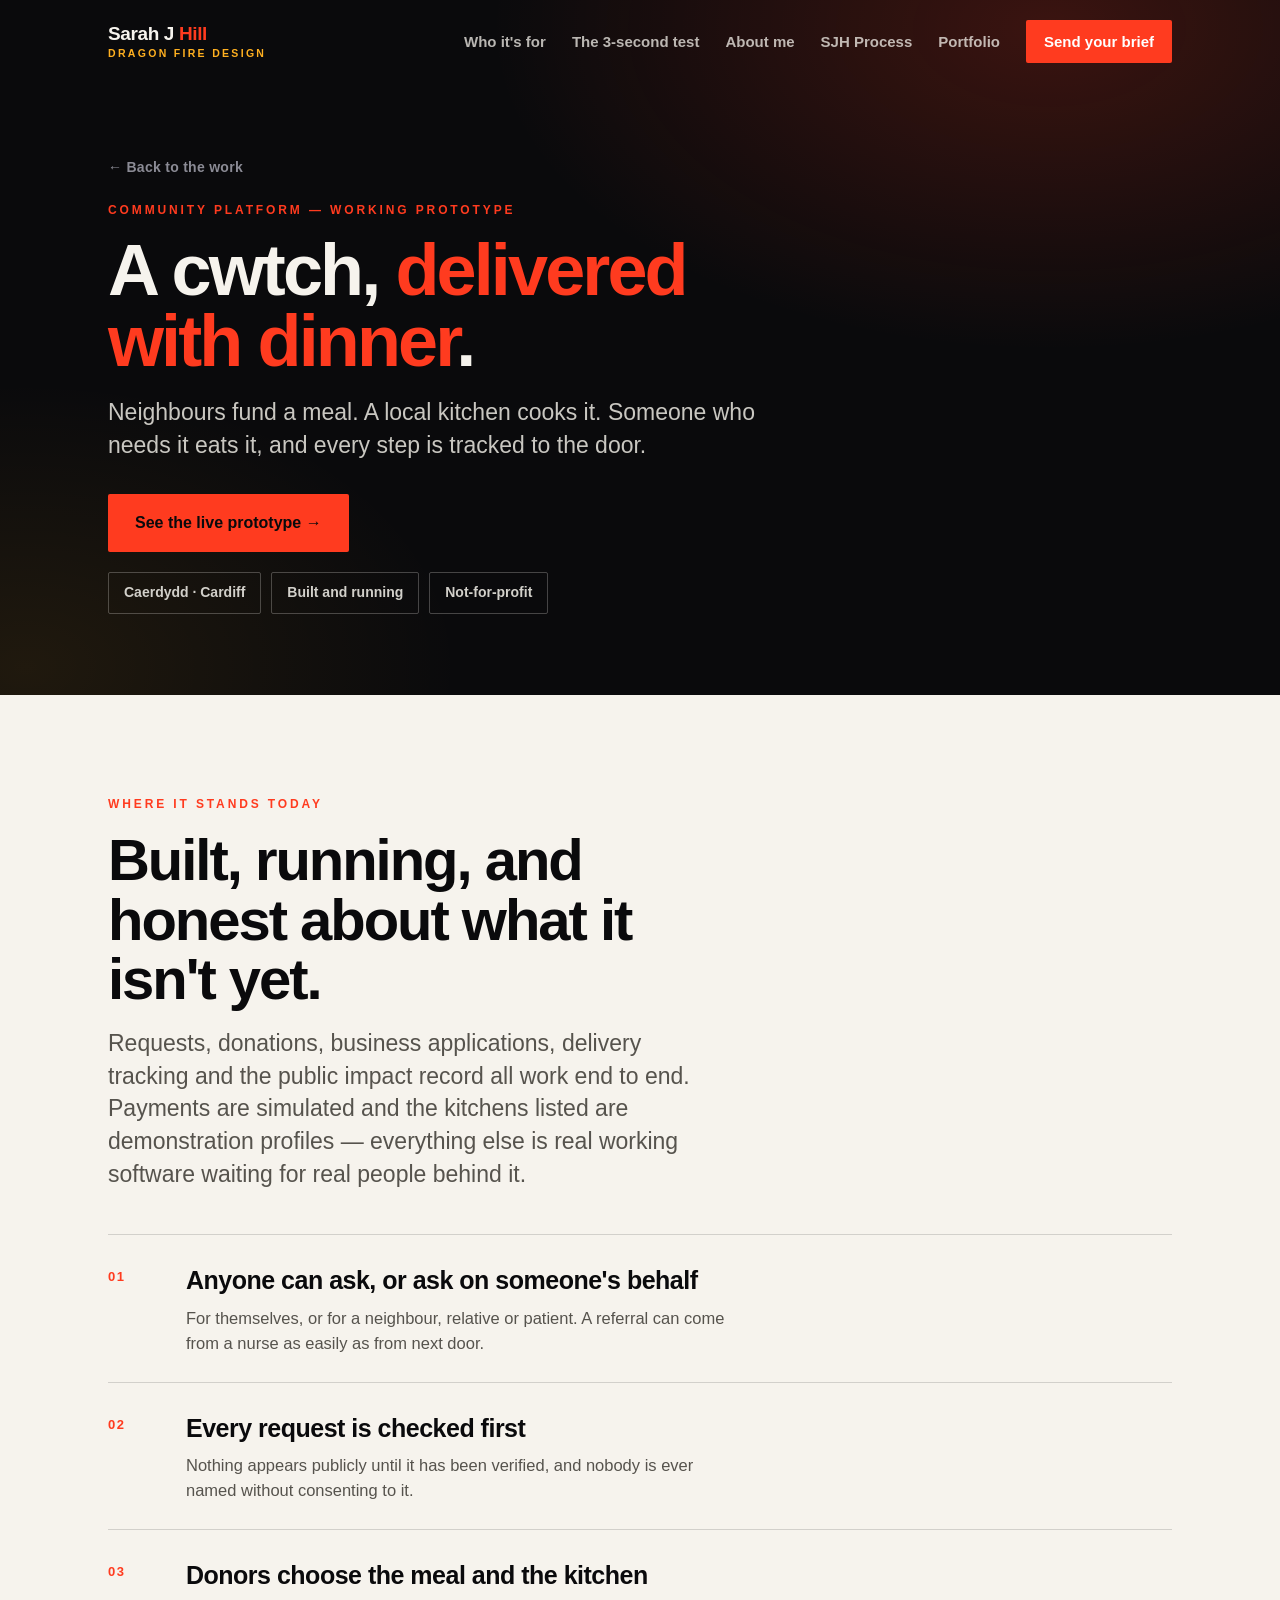
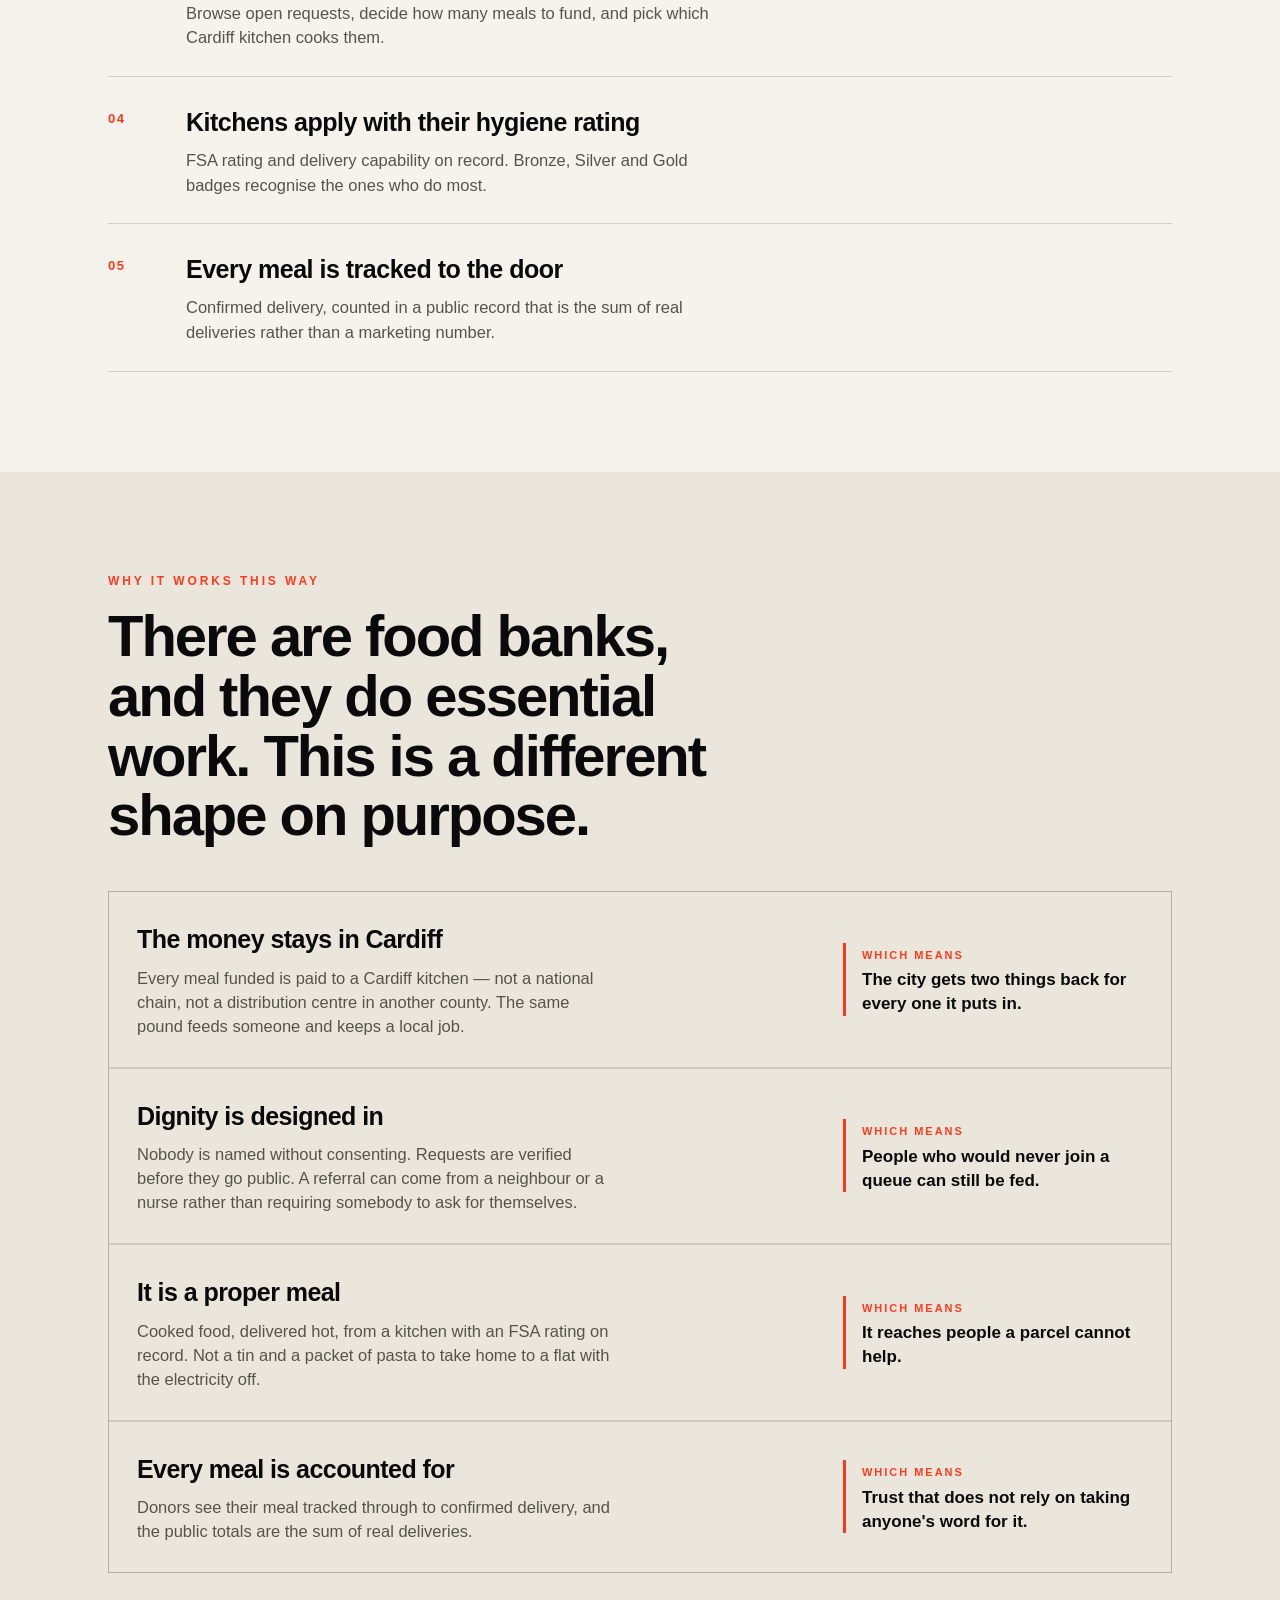
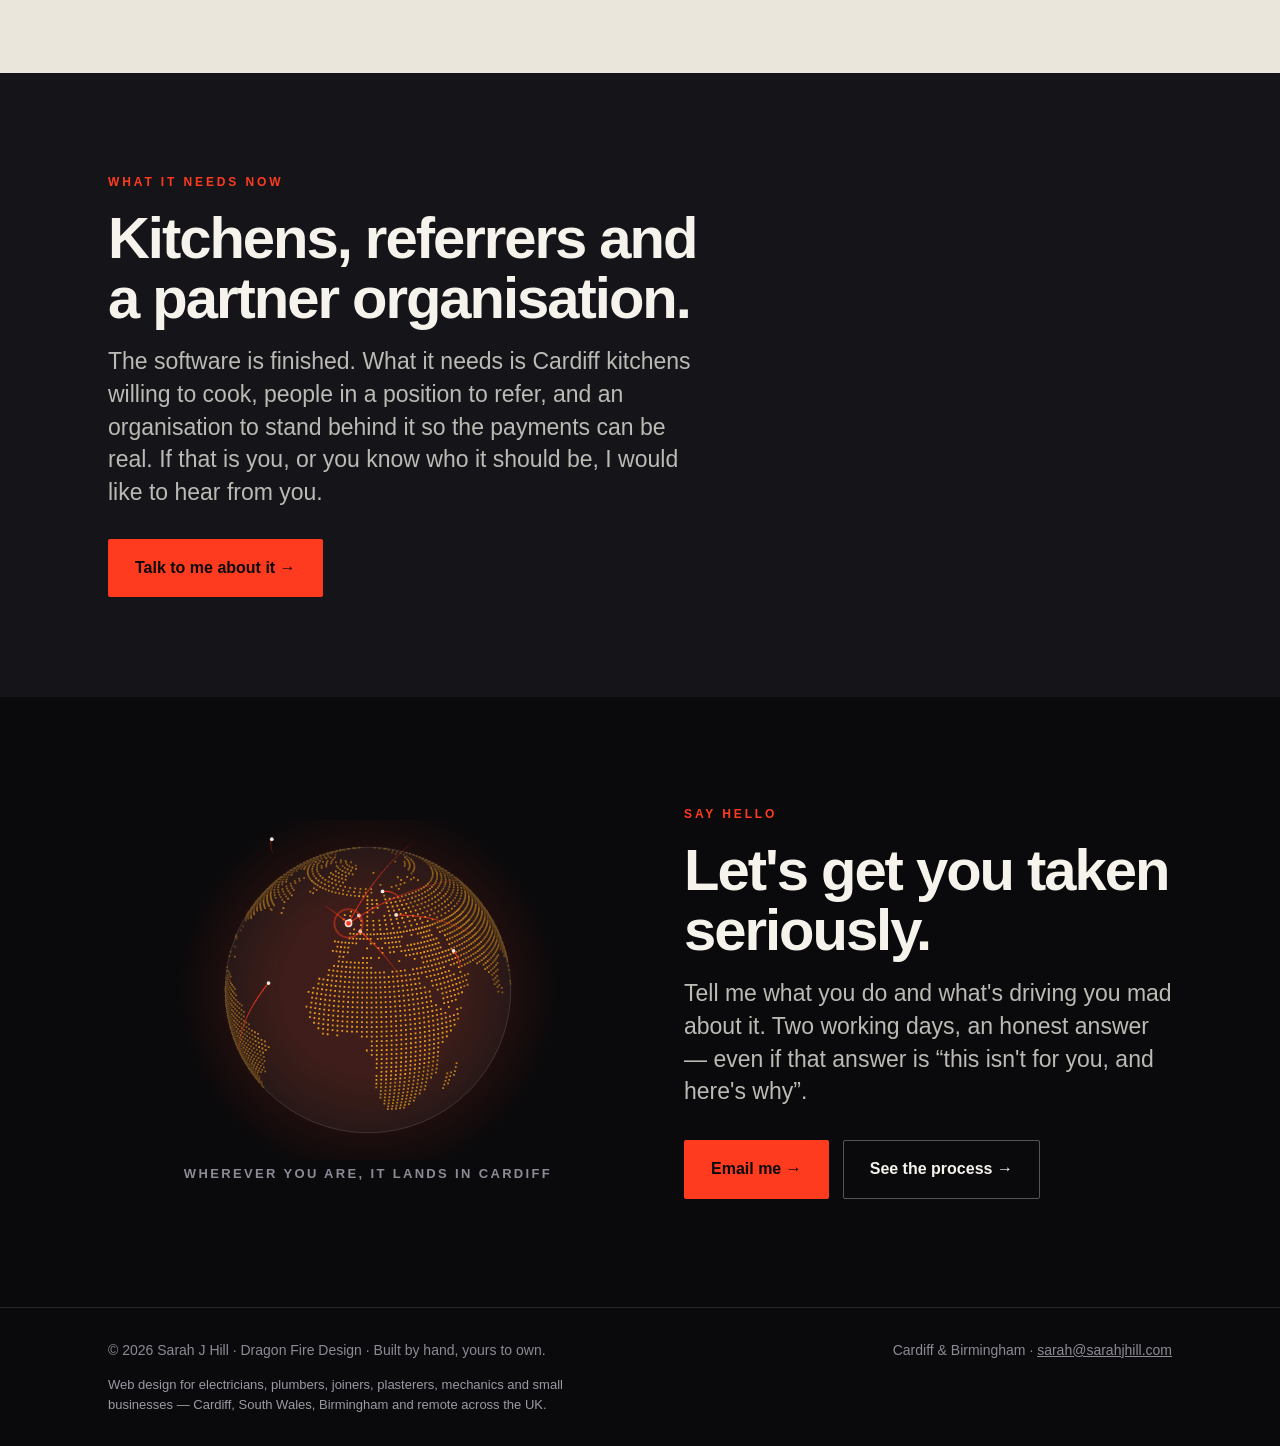
==== commit 82742573: "Consistent Sarah J Hill name, custom-client-process framing, intake CTA - Fix stray "Sarah Hill" (mi" ====
--- a/cardiff-community-meals.html
+++ b/cardiff-community-meals.html
@@ -39,7 +39,7 @@
     "@context": "https://schema.org",
     "@type": "CreativeWork",
     "name": "Cardiff Community Meals",
-    "creator": { "@type": "Person", "name": "Sarah Hill", "url": "https://sarahjhill.com/" },
+    "creator": { "@type": "Person", "name": "Sarah J Hill", "url": "https://sarahjhill.com/" },
     "about": "A not-for-profit platform connecting Cardiff kitchens with neighbours who need a hot meal.",
     "inLanguage": ["en-GB", "cy"]
   }
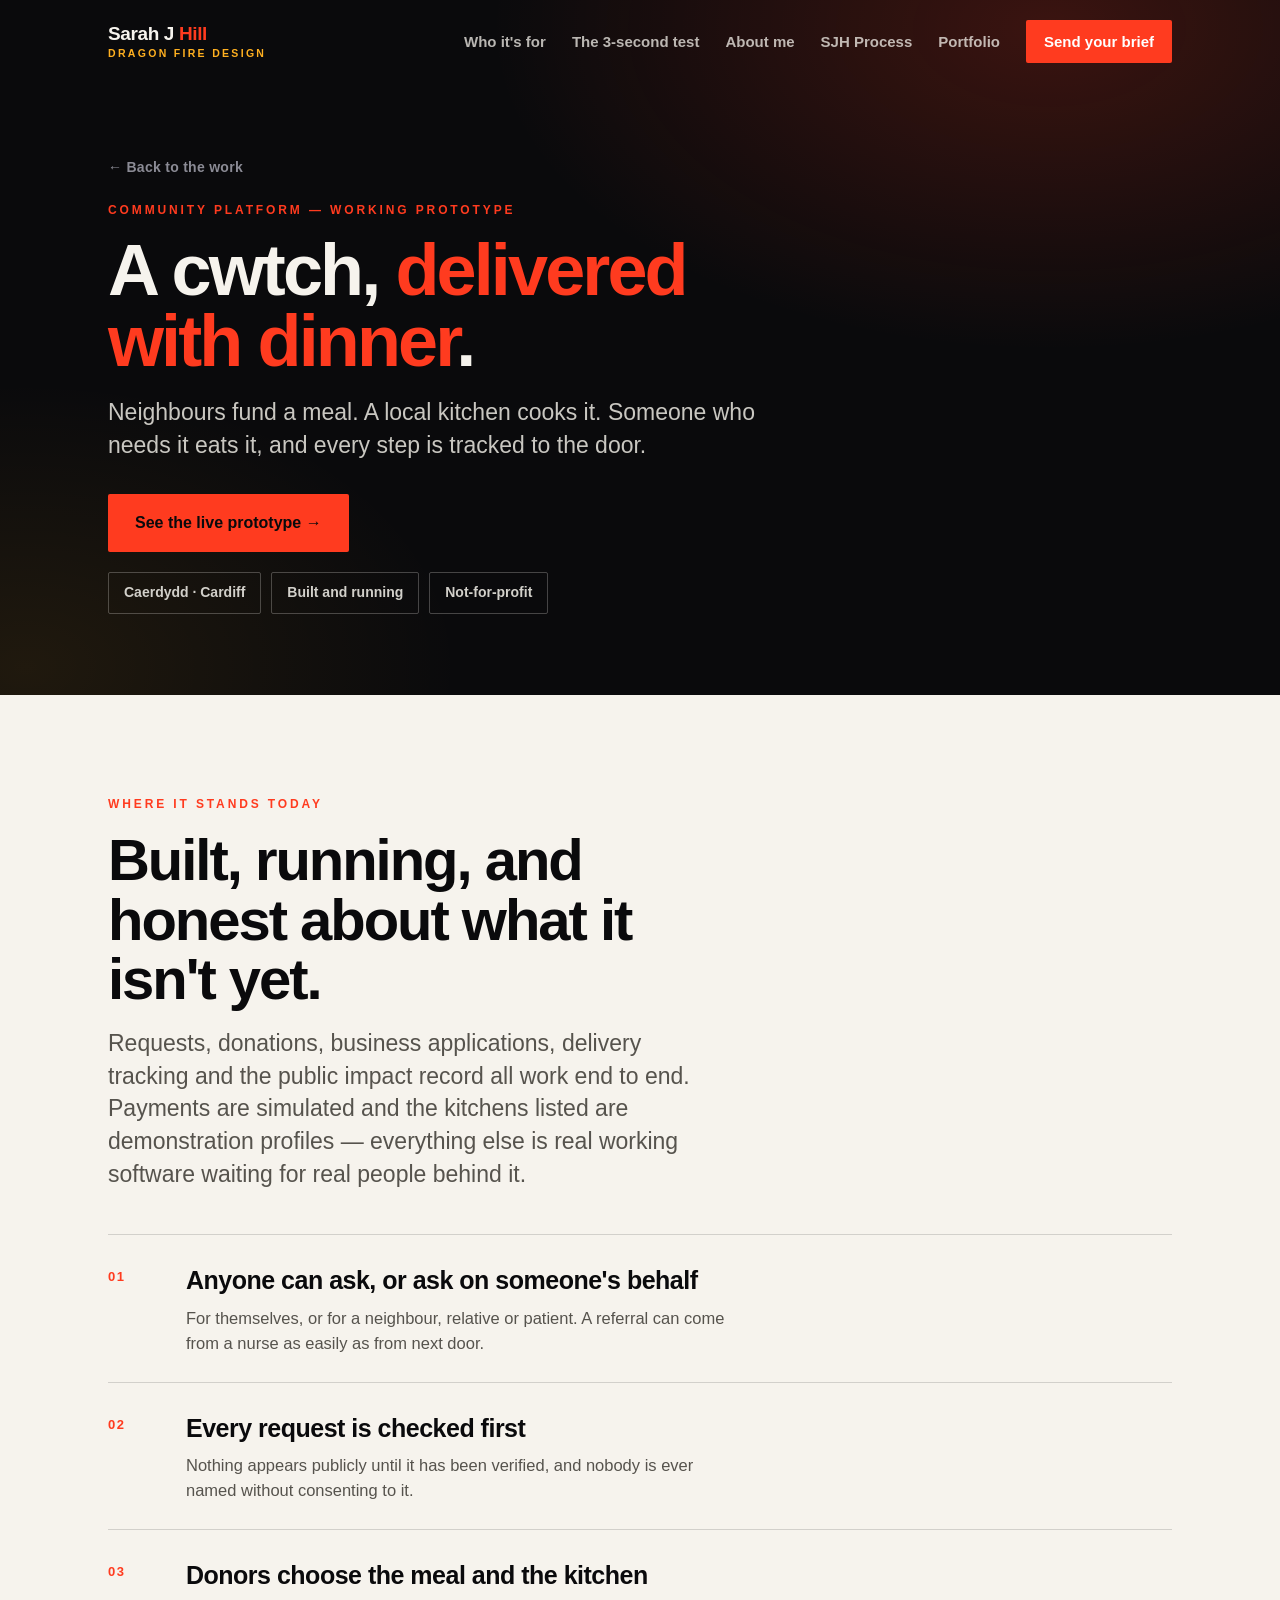
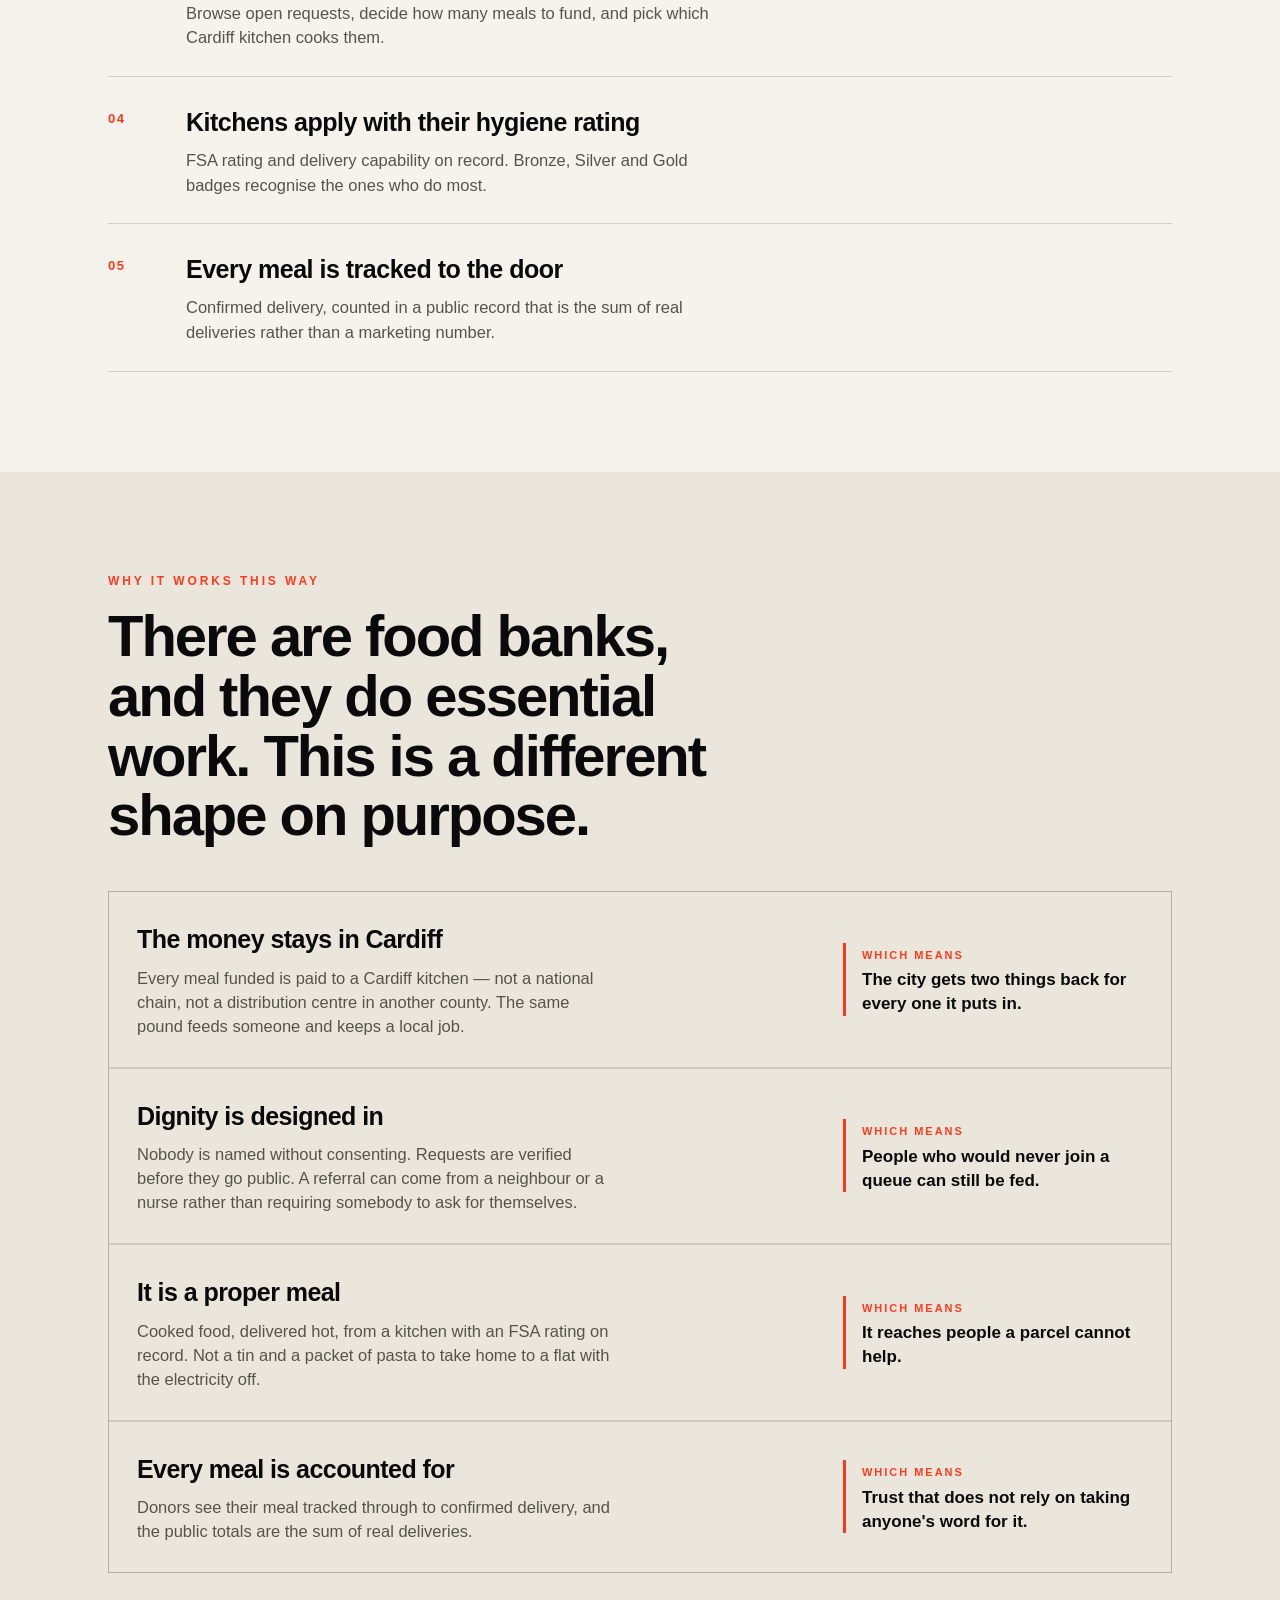
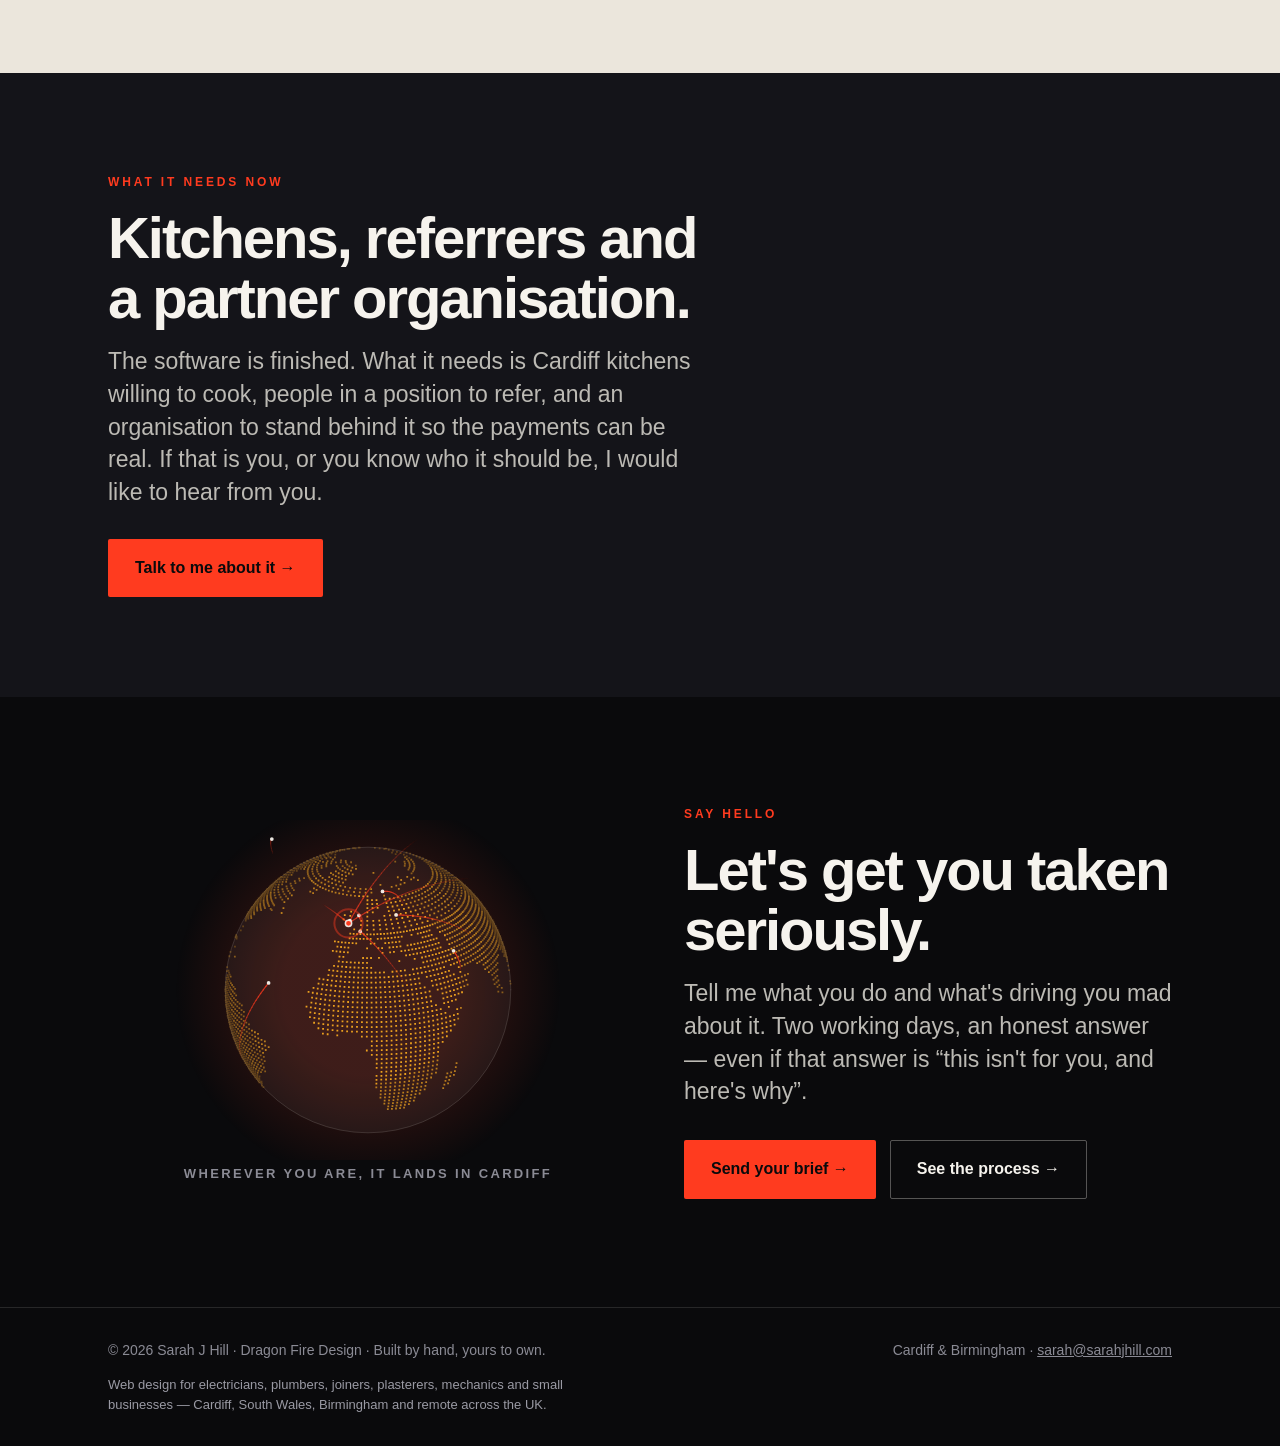
==== commit 5afa700e: "Replace generic "Email me" with "Send your brief" -> intake form The closing CTA on every page now p" ====
--- a/cardiff-community-meals.html
+++ b/cardiff-community-meals.html
@@ -168,7 +168,7 @@
     <p class="lead stand">Tell me what you do and what's driving you mad about it. Two working days,
       an honest answer &mdash; even if that answer is &ldquo;this isn't for you, and here's why&rdquo;.</p>
     <div class="cta-row stand" style="margin-top:32px;">
-      <a class="btn btn-primary" href="mailto:sarah@sarahjhill.com">Email me &rarr;</a>
+      <a class="btn btn-primary" href="https://sarahjhill.github.io/project-os/#templates" target="_blank" rel="noopener">Send your brief &rarr;</a>
       <a class="btn btn-ghost" href="https://sarahjhill.github.io/project-os/app.html?guest=1" target="_blank" rel="noopener">See the process &rarr;</a>
     </div>
    </div>
